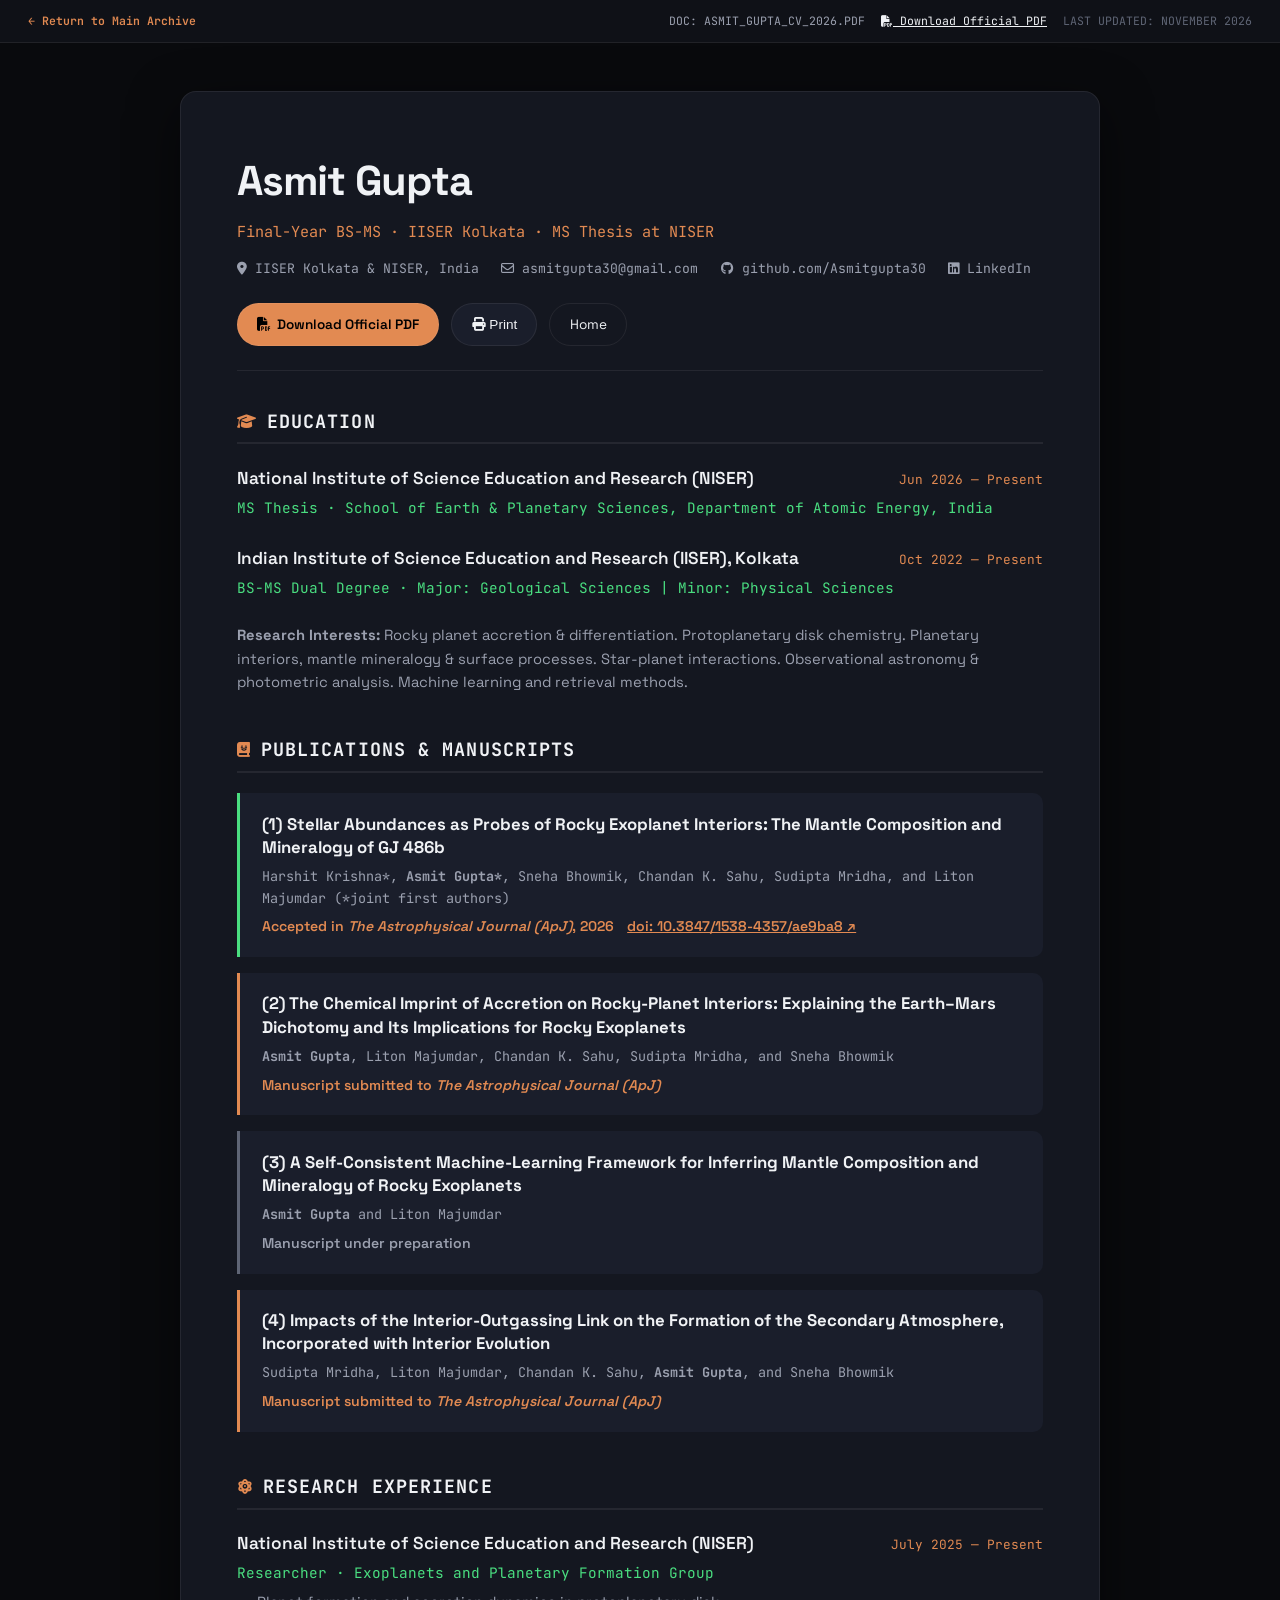
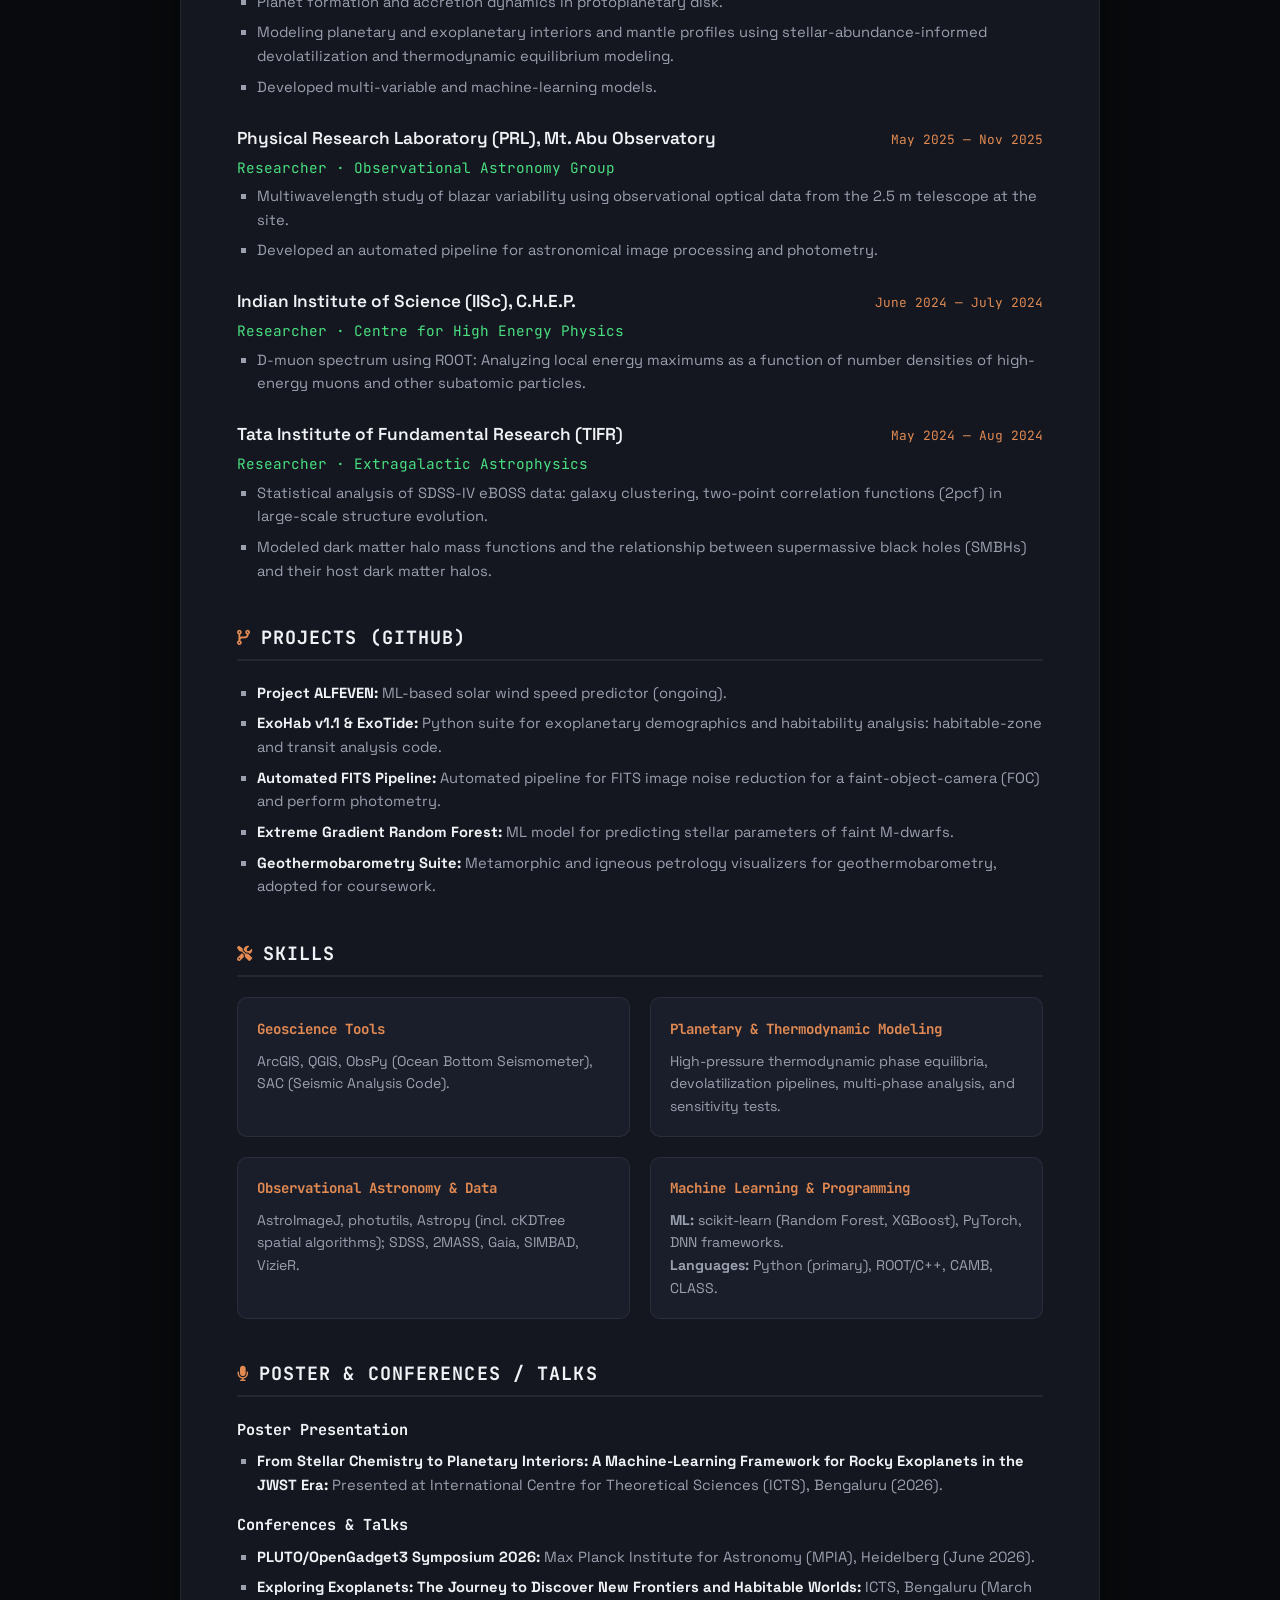
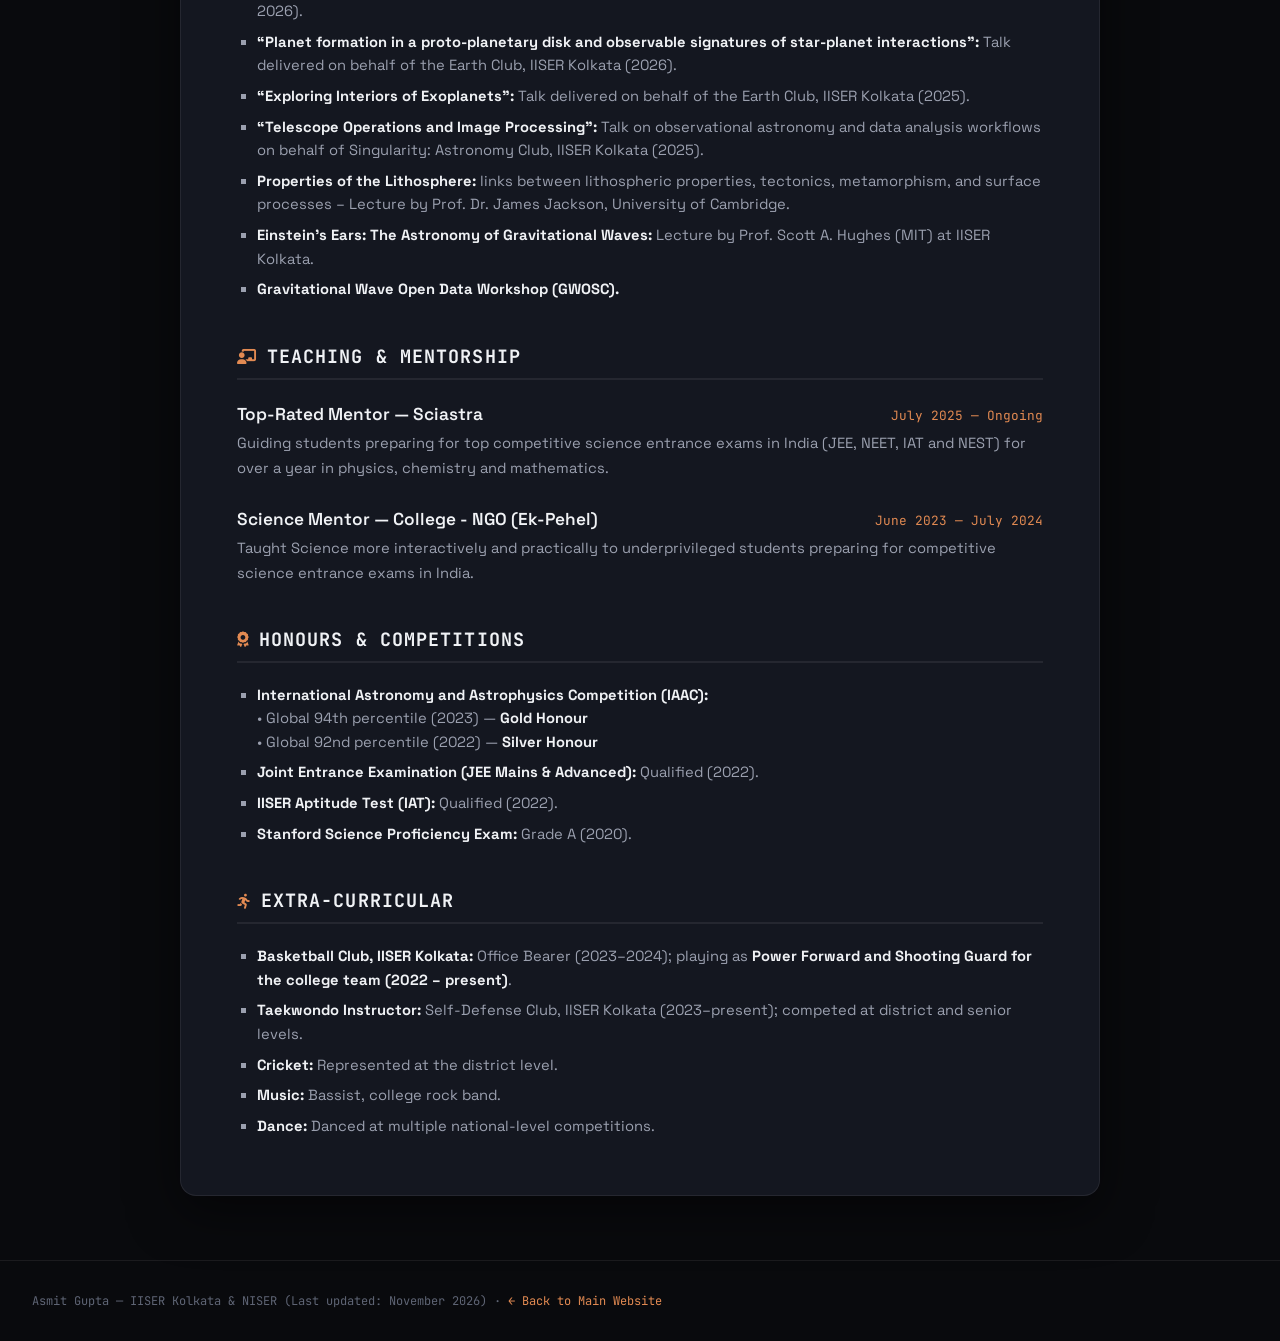
==== cv.html @ 5ffcd77f "feat: launch personal academic website with bespoke basalt aesthetic and updated cv" ====
<!DOCTYPE html>
<html lang="en" data-theme="dark">
<head>
  <meta charset="UTF-8">
  <meta name="viewport" content="width=device-width, initial-scale=1.0">
  <title>Curriculum Vitae — Asmit Gupta | IISER Kolkata & NISER</title>
  <link rel="icon" type="image/jpeg" href="assets/images/profile/asmit-gupta.jpg">
  <link rel="stylesheet" href="assets/css/style.css">
  <link rel="stylesheet" href="https://cdnjs.cloudflare.com/ajax/libs/font-awesome/6.5.1/css/all.min.css">
  
  <style>
    :root {
      --cyan: var(--amber);
      --font-mono: var(--mono);
      --text-muted: var(--muted);
      --text-dim: var(--dim);
      --surface-card: var(--surface-2);
      --radius-lg: 16px;
      --radius-md: 10px;
    }
    
    .cv-page-wrap {
      max-width: 920px;
      margin: 3rem auto;
      background: var(--surface);
      border: 1px solid var(--line);
      border-radius: var(--radius-lg);
      padding: 3.5rem;
      box-shadow: 0 15px 50px rgba(0, 0, 0, 0.5);
    }
    
    .cv-header-actions {
      display: flex;
      justify-content: space-between;
      align-items: flex-start;
      margin-bottom: 2.2rem;
      padding-bottom: 1.5rem;
      border-bottom: 1px solid var(--line);
      flex-wrap: wrap;
      gap: 1.5rem;
    }
    
    .cv-title-block h1 {
      font-size: 2.6rem;
      font-weight: 700;
      letter-spacing: -0.03em;
    }
    
    .cv-title-block .subtitle {
      font-family: var(--font-mono);
      color: var(--amber);
      font-size: 0.95rem;
      margin-top: 0.3rem;
    }
    
    .cv-contact-strip {
      display: flex;
      flex-wrap: wrap;
      gap: 1.4rem;
      margin-top: 0.9rem;
      font-family: var(--font-mono);
      font-size: 0.82rem;
      color: var(--text-muted);
    }
    
    .cv-contact-strip a:hover {
      color: var(--amber);
    }
    
    .cv-section {
      margin-top: 2.5rem;
      padding: 0;
      border: none;
    }
    
    .cv-section-title {
      font-size: 1.15rem;
      font-family: var(--font-mono);
      font-weight: 700;
      color: var(--text);
      text-transform: uppercase;
      letter-spacing: 0.06em;
      border-bottom: 2px solid var(--line);
      padding-bottom: 0.4rem;
      margin-bottom: 1.3rem;
      display: flex;
      align-items: center;
      gap: 0.6rem;
    }

    .cv-section-title i {
      color: var(--amber);
      font-size: 0.95rem;
    }
    
    .cv-entry {
      margin-bottom: 1.6rem;
    }
    
    .cv-entry-head {
      display: flex;
      justify-content: space-between;
      align-items: baseline;
      margin-bottom: 0.2rem;
      flex-wrap: wrap;
      gap: 0.5rem;
    }
    
    .cv-entry-title {
      font-size: 1.08rem;
      font-weight: 600;
      color: var(--text);
    }
    
    .cv-entry-time {
      font-family: var(--font-mono);
      font-size: 0.8rem;
      color: var(--amber);
    }
    
    .cv-entry-sub {
      font-size: 0.9rem;
      color: var(--sage);
      font-family: var(--font-mono);
      margin-bottom: 0.4rem;
    }
    
    .cv-entry-desc {
      font-size: 0.92rem;
      color: var(--text-muted);
      line-height: 1.65;
    }
    
    .cv-list {
      list-style-type: square;
      padding-left: 1.25rem;
      font-size: 0.92rem;
      color: var(--text-muted);
      display: flex;
      flex-direction: column;
      gap: 0.45rem;
      line-height: 1.6;
    }

    .cv-list strong {
      color: var(--text);
    }

    .pub-box {
      background: var(--surface-card);
      border-left: 3px solid var(--sage);
      padding: 1.2rem 1.4rem;
      border-radius: 0 var(--radius-md) var(--radius-md) 0;
      margin-bottom: 1rem;
    }
    .pub-box.submitted {
      border-left-color: var(--amber);
    }
    .pub-box.prep {
      border-left-color: var(--dim);
    }

    .pub-title {
      font-weight: 700;
      font-size: 1.05rem;
      color: var(--text);
      line-height: 1.4;
      margin-bottom: 0.4rem;
    }

    .pub-authors {
      font-family: var(--font-mono);
      font-size: 0.84rem;
      color: var(--text-muted);
      margin-bottom: 0.4rem;
    }

    .pub-journal {
      font-size: 0.88rem;
      color: var(--amber);
      font-weight: 600;
      display: flex;
      align-items: center;
      gap: 0.8rem;
      flex-wrap: wrap;
    }

    .cv-skills-grid {
      display: grid;
      grid-template-columns: repeat(auto-fit, minmax(260px, 1fr));
      gap: 1.2rem;
    }

    .cv-skill-cell {
      background: var(--surface-card);
      border: 1px solid var(--line);
      padding: 1.2rem;
      border-radius: var(--radius-md);
    }

    .cv-skill-cell h4 {
      font-family: var(--font-mono);
      font-size: 0.88rem;
      color: var(--amber);
      margin-bottom: 0.6rem;
    }

    @media print {
      body {
        background: #ffffff !important;
        color: #000000 !important;
      }
      .telemetry-bar, .site-header, .cv-header-actions .btn-group, .site-footer {
        display: none !important;
      }
      .cv-page-wrap {
        border: none !important;
        box-shadow: none !important;
        padding: 0 !important;
        margin: 0 !important;
        max-width: 100% !important;
      }
      .cv-entry-desc, .cv-contact-strip, .cv-list, .cv-skill-cell {
        color: #222222 !important;
        background: #ffffff !important;
      }
      .cv-section-title {
        border-color: #222222 !important;
        color: #000000 !important;
      }
      .pub-box {
        border-left: 3px solid #000000 !important;
        background: #f8fafc !important;
      }
      .cv-entry-time, .pub-journal {
        color: #444444 !important;
      }
    }
  </style>
</head>
<body>

  <!-- Top Telemetry HUD -->
  <aside class="telemetry-bar" style="display:flex; justify-content:space-between; padding:12px 28px; font-family:var(--mono); font-size:0.72rem; border-bottom:1px solid var(--line); background:var(--bg-2);">
    <div class="telemetry-left">
      <a href="index.html" style="color: var(--amber); font-weight: 600;">← Return to Main Archive</a>
    </div>
    <div class="telemetry-right" style="color:var(--muted); display:flex; gap:16px;">
      <span>DOC: ASMIT_GUPTA_CV_2026.PDF</span>
      <a href="cv.pdf" target="_blank" style="color:var(--text); text-decoration:underline;"><i class="fas fa-file-pdf"></i> Download Official PDF</a>
      <span style="color: var(--dim);">LAST UPDATED: NOVEMBER 2026</span>
    </div>
  </aside>

  <main class="container">
    <article class="cv-page-wrap">
      
      <!-- Top Actions Bar -->
      <div class="cv-header-actions">
        <div class="cv-title-block">
          <h1>Asmit Gupta</h1>
          <div class="subtitle">Final-Year BS-MS · IISER Kolkata · MS Thesis at NISER</div>
          <div class="cv-contact-strip">
            <span><i class="fa-solid fa-location-dot"></i> IISER Kolkata &amp; NISER, India</span>
            <a href="mailto:asmitgupta30@gmail.com"><i class="fa-regular fa-envelope"></i> asmitgupta30@gmail.com</a>
            <a href="https://github.com/Asmitgupta30" target="_blank"><i class="fa-brands fa-github"></i> github.com/Asmitgupta30</a>
            <a href="https://linkedin.com/in/asmit-gupta-45851a271" target="_blank"><i class="fa-brands fa-linkedin"></i> LinkedIn</a>
          </div>
        </div>
        <div class="btn-group" style="display: flex; gap: 0.75rem;">
          <a href="cv.pdf" target="_blank" class="btn-primary" style="padding: 0.6rem 1.2rem; font-size: 0.85rem; border:1px solid var(--line); border-radius:999px; background:var(--amber); color:#000; font-weight:600; text-decoration:none; display:inline-flex; align-items:center; gap:6px;">
            <i class="fa-solid fa-file-pdf"></i> Download Official PDF
          </a>
          <button onclick="window.print()" class="btn-primary" style="padding: 0.6rem 1.2rem; font-size: 0.85rem; border:1px solid var(--line); border-radius:999px; background:var(--surface-2); color:var(--text); cursor:pointer;">
            <i class="fa-solid fa-print"></i> Print
          </button>
          <a href="index.html" class="btn-secondary" style="padding: 0.6rem 1.2rem; font-size: 0.85rem; border:1px solid var(--line); border-radius:999px; text-decoration:none; color:var(--text);">
            Home
          </a>
        </div>
      </div>

      <!-- Education Section -->
      <section class="cv-section" style="margin-top: 0;">
        <h2 class="cv-section-title"><i class="fa-solid fa-graduation-cap"></i> Education</h2>
        
        <div class="cv-entry">
          <div class="cv-entry-head">
            <span class="cv-entry-title">National Institute of Science Education and Research (NISER)</span>
            <span class="cv-entry-time">Jun 2026 — Present</span>
          </div>
          <div class="cv-entry-sub">MS Thesis · School of Earth &amp; Planetary Sciences, Department of Atomic Energy, India</div>
        </div>

        <div class="cv-entry">
          <div class="cv-entry-head">
            <span class="cv-entry-title">Indian Institute of Science Education and Research (IISER), Kolkata</span>
            <span class="cv-entry-time">Oct 2022 — Present</span>
          </div>
          <div class="cv-entry-sub">BS-MS Dual Degree · Major: Geological Sciences | Minor: Physical Sciences</div>
        </div>

        <div style="margin-top: 0.8rem; font-size: 0.92rem; color: var(--text-muted); line-height: 1.6;">
          <strong>Research Interests:</strong> Rocky planet accretion &amp; differentiation. Protoplanetary disk chemistry. Planetary interiors, mantle mineralogy &amp; surface processes. Star-planet interactions. Observational astronomy &amp; photometric analysis. Machine learning and retrieval methods.
        </div>
      </section>

      <!-- Publications Section (Full List from Updated CV) -->
      <section class="cv-section">
        <h2 class="cv-section-title"><i class="fa-solid fa-book-journal-whills"></i> Publications &amp; Manuscripts</h2>
        
        <!-- Paper 1: Accepted ApJ -->
        <div class="pub-box">
          <div class="pub-title">
            (1) Stellar Abundances as Probes of Rocky Exoplanet Interiors: The Mantle Composition and Mineralogy of GJ 486b
          </div>
          <div class="pub-authors">
            Harshit Krishna*, <strong>Asmit Gupta*</strong>, Sneha Bhowmik, Chandan K. Sahu, Sudipta Mridha, and Liton Majumdar (*joint first authors)
          </div>
          <div class="pub-journal">
            <span>Accepted in <em>The Astrophysical Journal (ApJ)</em>, 2026</span>
            <a href="https://doi.org/10.3847/1538-4357/ae9ba8" target="_blank" style="color: var(--amber); text-decoration: underline;">
              doi: 10.3847/1538-4357/ae9ba8 ↗
            </a>
          </div>
        </div>

        <!-- Paper 2: Submitted to ApJ -->
        <div class="pub-box submitted">
          <div class="pub-title">
            (2) The Chemical Imprint of Accretion on Rocky-Planet Interiors: Explaining the Earth–Mars Dichotomy and Its Implications for Rocky Exoplanets
          </div>
          <div class="pub-authors">
            <strong>Asmit Gupta</strong>, Liton Majumdar, Chandan K. Sahu, Sudipta Mridha, and Sneha Bhowmik
          </div>
          <div class="pub-journal">
            <span style="color: var(--amber);">Manuscript submitted to <em>The Astrophysical Journal (ApJ)</em></span>
          </div>
        </div>

        <!-- Paper 3: In Prep -->
        <div class="pub-box prep">
          <div class="pub-title">
            (3) A Self-Consistent Machine-Learning Framework for Inferring Mantle Composition and Mineralogy of Rocky Exoplanets
          </div>
          <div class="pub-authors">
            <strong>Asmit Gupta</strong> and Liton Majumdar
          </div>
          <div class="pub-journal">
            <span style="color: var(--text-muted);">Manuscript under preparation</span>
          </div>
        </div>

        <!-- Paper 4: Submitted to ApJ -->
        <div class="pub-box submitted">
          <div class="pub-title">
            (4) Impacts of the Interior-Outgassing Link on the Formation of the Secondary Atmosphere, Incorporated with Interior Evolution
          </div>
          <div class="pub-authors">
            Sudipta Mridha, Liton Majumdar, Chandan K. Sahu, <strong>Asmit Gupta</strong>, and Sneha Bhowmik
          </div>
          <div class="pub-journal">
            <span style="color: var(--amber);">Manuscript submitted to <em>The Astrophysical Journal (ApJ)</em></span>
          </div>
        </div>
      </section>

      <!-- Research Experience (All as Researcher) -->
      <section class="cv-section">
        <h2 class="cv-section-title"><i class="fa-solid fa-atom"></i> Research Experience</h2>
        
        <!-- NISER -->
        <div class="cv-entry">
          <div class="cv-entry-head">
            <span class="cv-entry-title">National Institute of Science Education and Research (NISER)</span>
            <span class="cv-entry-time">July 2025 — Present</span>
          </div>
          <div class="cv-entry-sub">Researcher · Exoplanets and Planetary Formation Group</div>
          <ul class="cv-list">
            <li>Planet formation and accretion dynamics in protoplanetary disk.</li>
            <li>Modeling planetary and exoplanetary interiors and mantle profiles using stellar-abundance-informed devolatilization and thermodynamic equilibrium modeling.</li>
            <li>Developed multi-variable and machine-learning models.</li>
          </ul>
        </div>

        <!-- PRL Mt. Abu -->
        <div class="cv-entry">
          <div class="cv-entry-head">
            <span class="cv-entry-title">Physical Research Laboratory (PRL), Mt. Abu Observatory</span>
            <span class="cv-entry-time">May 2025 — Nov 2025</span>
          </div>
          <div class="cv-entry-sub">Researcher · Observational Astronomy Group</div>
          <ul class="cv-list">
            <li>Multiwavelength study of blazar variability using observational optical data from the 2.5 m telescope at the site.</li>
            <li>Developed an automated pipeline for astronomical image processing and photometry.</li>
          </ul>
        </div>

        <!-- IISc Bangalore -->
        <div class="cv-entry">
          <div class="cv-entry-head">
            <span class="cv-entry-title">Indian Institute of Science (IISc), C.H.E.P.</span>
            <span class="cv-entry-time">June 2024 — July 2024</span>
          </div>
          <div class="cv-entry-sub">Researcher · Centre for High Energy Physics</div>
          <ul class="cv-list">
            <li>D-muon spectrum using ROOT: Analyzing local energy maximums as a function of number densities of high-energy muons and other subatomic particles.</li>
          </ul>
        </div>

        <!-- TIFR Mumbai -->
        <div class="cv-entry">
          <div class="cv-entry-head">
            <span class="cv-entry-title">Tata Institute of Fundamental Research (TIFR)</span>
            <span class="cv-entry-time">May 2024 — Aug 2024</span>
          </div>
          <div class="cv-entry-sub">Researcher · Extragalactic Astrophysics</div>
          <ul class="cv-list">
            <li>Statistical analysis of SDSS-IV eBOSS data: galaxy clustering, two-point correlation functions (2pcf) in large-scale structure evolution.</li>
            <li>Modeled dark matter halo mass functions and the relationship between supermassive black holes (SMBHs) and their host dark matter halos.</li>
          </ul>
        </div>
      </section>

      <!-- Projects (GitHub) -->
      <section class="cv-section">
        <h2 class="cv-section-title"><i class="fa-solid fa-code-branch"></i> Projects (GitHub)</h2>
        <ul class="cv-list">
          <li><strong>Project ALFEVEN:</strong> ML-based solar wind speed predictor (ongoing).</li>
          <li><strong>ExoHab v1.1 &amp; ExoTide:</strong> Python suite for exoplanetary demographics and habitability analysis: habitable-zone and transit analysis code.</li>
          <li><strong>Automated FITS Pipeline:</strong> Automated pipeline for FITS image noise reduction for a faint-object-camera (FOC) and perform photometry.</li>
          <li><strong>Extreme Gradient Random Forest:</strong> ML model for predicting stellar parameters of faint M-dwarfs.</li>
          <li><strong>Geothermobarometry Suite:</strong> Metamorphic and igneous petrology visualizers for geothermobarometry, adopted for coursework.</li>
        </ul>
      </section>

      <!-- Skills Section -->
      <section class="cv-section">
        <h2 class="cv-section-title"><i class="fa-solid fa-screwdriver-wrench"></i> Skills</h2>
        
        <div class="cv-skills-grid">
          <div class="cv-skill-cell">
            <h4>Geoscience Tools</h4>
            <p style="font-size: 0.88rem; color: var(--text-muted); line-height: 1.6;">
              ArcGIS, QGIS, ObsPy (Ocean Bottom Seismometer), SAC (Seismic Analysis Code).
            </p>
          </div>

          <div class="cv-skill-cell">
            <h4>Planetary &amp; Thermodynamic Modeling</h4>
            <p style="font-size: 0.88rem; color: var(--text-muted); line-height: 1.6;">
              High-pressure thermodynamic phase equilibria, devolatilization pipelines, multi-phase analysis, and sensitivity tests.
            </p>
          </div>

          <div class="cv-skill-cell">
            <h4>Observational Astronomy &amp; Data</h4>
            <p style="font-size: 0.88rem; color: var(--text-muted); line-height: 1.6;">
              AstroImageJ, photutils, Astropy (incl. cKDTree spatial algorithms); SDSS, 2MASS, Gaia, SIMBAD, VizieR.
            </p>
          </div>

          <div class="cv-skill-cell">
            <h4>Machine Learning &amp; Programming</h4>
            <p style="font-size: 0.88rem; color: var(--text-muted); line-height: 1.6;">
              <strong>ML:</strong> scikit-learn (Random Forest, XGBoost), PyTorch, DNN frameworks.<br>
              <strong>Languages:</strong> Python (primary), ROOT/C++, CAMB, CLASS.
            </p>
          </div>
        </div>
      </section>

      <!-- Conferences & Talks -->
      <section class="cv-section">
        <h2 class="cv-section-title"><i class="fa-solid fa-microphone"></i> Poster &amp; Conferences / Talks</h2>
        
        <div style="margin-bottom: 1rem;">
          <h4 style="font-family:var(--font-mono); color:var(--text); font-size:0.95rem; margin-bottom:0.5rem;">Poster Presentation</h4>
          <ul class="cv-list">
            <li><strong>From Stellar Chemistry to Planetary Interiors: A Machine-Learning Framework for Rocky Exoplanets in the JWST Era:</strong> Presented at International Centre for Theoretical Sciences (ICTS), Bengaluru (2026).</li>
          </ul>
        </div>

        <div>
          <h4 style="font-family:var(--font-mono); color:var(--text); font-size:0.95rem; margin-bottom:0.5rem;">Conferences &amp; Talks</h4>
          <ul class="cv-list">
            <li><strong>PLUTO/OpenGadget3 Symposium 2026:</strong> Max Planck Institute for Astronomy (MPIA), Heidelberg (June 2026).</li>
            <li><strong>Exploring Exoplanets: The Journey to Discover New Frontiers and Habitable Worlds:</strong> ICTS, Bengaluru (March 2026).</li>
            <li><strong>“Planet formation in a proto-planetary disk and observable signatures of star-planet interactions”:</strong> Talk delivered on behalf of the Earth Club, IISER Kolkata (2026).</li>
            <li><strong>“Exploring Interiors of Exoplanets”:</strong> Talk delivered on behalf of the Earth Club, IISER Kolkata (2025).</li>
            <li><strong>“Telescope Operations and Image Processing”:</strong> Talk on observational astronomy and data analysis workflows on behalf of Singularity: Astronomy Club, IISER Kolkata (2025).</li>
            <li><strong>Properties of the Lithosphere:</strong> links between lithospheric properties, tectonics, metamorphism, and surface processes – Lecture by Prof. Dr. James Jackson, University of Cambridge.</li>
            <li><strong>Einstein’s Ears: The Astronomy of Gravitational Waves:</strong> Lecture by Prof. Scott A. Hughes (MIT) at IISER Kolkata.</li>
            <li><strong>Gravitational Wave Open Data Workshop (GWOSC).</strong></li>
          </ul>
        </div>
      </section>

      <!-- Teachings -->
      <section class="cv-section">
        <h2 class="cv-section-title"><i class="fa-solid fa-chalkboard-user"></i> Teaching &amp; Mentorship</h2>
        <div class="cv-entry">
          <div class="cv-entry-head">
            <span class="cv-entry-title">Top-Rated Mentor — Sciastra</span>
            <span class="cv-entry-time">July 2025 — Ongoing</span>
          </div>
          <div class="cv-entry-desc">
            Guiding students preparing for top competitive science entrance exams in India (JEE, NEET, IAT and NEST) for over a year in physics, chemistry and mathematics.
          </div>
        </div>

        <div class="cv-entry">
          <div class="cv-entry-head">
            <span class="cv-entry-title">Science Mentor — College - NGO (Ek-Pehel)</span>
            <span class="cv-entry-time">June 2023 — July 2024</span>
          </div>
          <div class="cv-entry-desc">
            Taught Science more interactively and practically to underprivileged students preparing for competitive science entrance exams in India.
          </div>
        </div>
      </section>

      <!-- Honours & Competitions -->
      <section class="cv-section">
        <h2 class="cv-section-title"><i class="fa-solid fa-award"></i> Honours &amp; Competitions</h2>
        <ul class="cv-list">
          <li><strong>International Astronomy and Astrophysics Competition (IAAC):</strong>
            <br>• Global 94th percentile (2023) — <strong>Gold Honour</strong>
            <br>• Global 92nd percentile (2022) — <strong>Silver Honour</strong>
          </li>
          <li><strong>Joint Entrance Examination (JEE Mains &amp; Advanced):</strong> Qualified (2022).</li>
          <li><strong>IISER Aptitude Test (IAT):</strong> Qualified (2022).</li>
          <li><strong>Stanford Science Proficiency Exam:</strong> Grade A (2020).</li>
        </ul>
      </section>

      <!-- Extra-Curricular -->
      <section class="cv-section">
        <h2 class="cv-section-title"><i class="fa-solid fa-person-running"></i> Extra-Curricular</h2>
        <ul class="cv-list">
          <li><strong>Basketball Club, IISER Kolkata:</strong> Office Bearer (2023–2024); playing as <strong>Power Forward and Shooting Guard for the college team (2022 – present)</strong>.</li>
          <li><strong>Taekwondo Instructor:</strong> Self-Defense Club, IISER Kolkata (2023–present); competed at district and senior levels.</li>
          <li><strong>Cricket:</strong> Represented at the district level.</li>
          <li><strong>Music:</strong> Bassist, college rock band.</li>
          <li><strong>Dance:</strong> Danced at multiple national-level competitions.</li>
        </ul>
      </section>

    </article>
  </main>

  <footer class="site-footer" style="margin-top: 4rem; text-align:center; padding:2rem; font-family:var(--mono); font-size:0.75rem; color:var(--dim); border-top:1px solid var(--line);">
    <div class="container footer-content">
      <span>Asmit Gupta — IISER Kolkata &amp; NISER (Last updated: November 2026)</span> ·
      <a href="index.html" style="color:var(--amber);">← Back to Main Website</a>
    </div>
  </footer>

</body>
</html>
---- assets/css/style.css ----
/* ==========================================================================
   Asmit Gupta — Personal Academic Website
   Warm Basalt & Chondrite Cosmic Theme (Bespoke Editorial Architecture)
   ========================================================================== */

@import url('https://fonts.googleapis.com/css2?family=Space+Grotesk:wght@300;400;500;600;700&family=JetBrains+Mono:wght@300;400;500;600&family=Instrument+Serif:ital@0;1&display=swap');

:root {
  /* Warm Basalt & Deep Space Obsidian Foundation */
  --bg: #090a0d;
  --bg-2: #0f1117;
  --surface: #141720;
  --surface-2: #1a1e2b;
  --surface-hover: #222736;
  --line: rgba(235, 230, 220, 0.08);
  --line-2: rgba(235, 230, 220, 0.16);
  --text: #f0f2f5;
  --muted: #9ba0af;
  --dim: #5f6575;
  
  /* Planetary & Stellar Color System */
  --amber: #e28a52;        /* Warm Chondrite Ochre / Solar Photosphere */
  --amber-glow: rgba(226, 138, 82, 0.3);
  --sage: #4ade80;         /* Mantle Olivine / Silicate Sage */
  --sage-glow: rgba(74, 222, 128, 0.25);
  --gfp: var(--sage);
  --azure: #60a5fa;        /* Telescopic Blazar / Optical Wavelength */
  --rho: #f43f5e;          /* H-Alpha Spectral Line */
  
  --mono: 'JetBrains Mono', ui-monospace, monospace;
  --sans: 'Space Grotesk', system-ui, -apple-system, sans-serif;
  --serif: 'Instrument Serif', Georgia, serif;
  --max: 1200px;
}

* { box-sizing: border-box; margin: 0; padding: 0; }
html { scroll-behavior: smooth; background: var(--bg); color-scheme: dark; }
body {
  font-family: var(--sans);
  background: var(--bg);
  color: var(--text);
  line-height: 1.6;
  -webkit-font-smoothing: antialiased;
  overflow-x: hidden;
}

a { color: inherit; text-decoration: none; }
::selection { background: var(--amber); color: #000; }
:focus-visible { outline: 2px solid var(--amber); outline-offset: 3px; border-radius: 4px; }
.mono { font-family: var(--mono); }
.wrap { max-width: var(--max); margin: 0 auto; padding: 0 28px; }

/* ---------- Fixed Top Navigation ---------- */
header.nav {
  position: fixed;
  top: 0; left: 0; right: 0;
  z-index: 50;
  transition: background .3s, border-color .3s, backdrop-filter .3s;
  border-bottom: 1px solid transparent;
}
header.nav.scrolled {
  background: rgba(9, 10, 13, .86);
  backdrop-filter: blur(14px);
  -webkit-backdrop-filter: blur(14px);
  border-color: var(--line);
}
.nav-inner {
  display: flex;
  align-items: center;
  justify-content: space-between;
  height: 64px;
}
.brand {
  display: flex;
  align-items: center;
  gap: 10px;
  font: 600 .86rem var(--mono);
  letter-spacing: .02em;
}
.brand-dot {
  width: 9px;
  height: 9px;
  border-radius: 50%;
  background: var(--amber);
  box-shadow: 0 0 12px var(--amber);
}
.nav-links {
  display: flex;
  gap: 28px;
  list-style: none;
}
.nav-links a {
  font: 500 .74rem var(--mono);
  color: var(--muted);
  letter-spacing: .04em;
  transition: color .2s;
}
.nav-links a:hover, .nav-links a.active { color: var(--text); }
.nav-cv {
  font: 500 .72rem var(--mono);
  border: 1px solid var(--line-2);
  padding: 8px 15px;
  border-radius: 999px;
  transition: .2s;
  color: var(--text);
}
.nav-cv:hover { border-color: var(--amber); color: var(--amber); }
.menu-btn {
  display: none;
  background: none;
  border: 0;
  color: var(--text);
  font-size: 1.1rem;
  cursor: pointer;
  padding: 6px;
}

/* ---------- Hero Section (Interactive Keplerian Orbits & Disk Canvas) ---------- */
.hero {
  position: relative;
  min-height: 100vh;
  min-height: 100svh;
  display: flex;
  align-items: flex-end;
  overflow: hidden;
  padding-bottom: 8vh;
}
#field {
  position: absolute;
  inset: 0;
  width: 100%;
  height: 100%;
  display: block;
  z-index: 1;
}
.hero:after {
  content: "";
  position: absolute;
  inset: 0;
  pointer-events: none;
  z-index: 2;
  background: 
    radial-gradient(ellipse at 70% 40%, transparent 0%, rgba(9, 10, 13, .45) 55%, var(--bg) 100%),
    linear-gradient(to bottom, transparent 55%, var(--bg) 100%);
}

/* Scientific HUD Telemetry */
.hud {
  position: absolute;
  z-index: 3;
  font: 400 .64rem/1.7 var(--mono);
  color: var(--dim);
  letter-spacing: .06em;
  pointer-events: none;
}
.hud-tl { top: 88px; left: 28px; }
.hud-tr { top: 88px; right: 28px; text-align: right; }
.hud b { color: var(--muted); font-weight: 500; }
.hud .c1 { color: var(--sage); }
.hud .c2 { color: var(--amber); }

.scalebar {
  position: absolute;
  z-index: 3;
  right: 28px;
  bottom: calc(8vh + 6px);
  font: 400 .62rem var(--mono);
  color: var(--muted);
  text-align: center;
}
.scalebar i {
  display: block;
  width: 84px;
  height: 2px;
  background: var(--text);
  margin-bottom: 6px;
}

/* Hero Content — Strictly Left Aligned Top-Left Name Focus */
.hero-content {
  position: relative;
  z-index: 4;
  width: 100%;
}
.status {
  display: inline-flex;
  align-items: center;
  gap: 10px;
  font: 500 .7rem var(--mono);
  color: var(--muted);
  border: 1px solid var(--line-2);
  background: rgba(14, 17, 23, .7);
  backdrop-filter: blur(8px);
  padding: 7px 14px 7px 11px;
  border-radius: 999px;
  margin-bottom: 24px;
  cursor: pointer;
  transition: .2s;
}
.status:hover {
  border-color: var(--amber);
  color: var(--text);
}
.pulse {
  width: 7px;
  height: 7px;
  border-radius: 50%;
  background: var(--amber);
  box-shadow: 0 0 0 0 rgba(226, 138, 82, .6);
  animation: pulse 2s infinite;
}
@keyframes pulse {
  70% { box-shadow: 0 0 0 9px rgba(226, 138, 82, 0); }
  100% { box-shadow: 0 0 0 0 rgba(226, 138, 82, 0); }
}

.hero h1 {
  font-weight: 600;
  font-size: clamp(3.2rem, 9.5vw, 7.8rem);
  line-height: .92;
  letter-spacing: -.05em;
  margin-bottom: 24px;
  color: var(--text);
}
.hero h1 em {
  font-family: var(--serif);
  font-weight: 400;
  font-style: italic;
  letter-spacing: -.015em;
  color: var(--muted);
  display: block;
  font-size: clamp(2rem, 4.8vw, 3.8rem);
  margin-top: 6px;
  line-height: 1.1;
}

.hero-sub {
  display: grid;
  grid-template-columns: minmax(0, 1.2fr) minmax(0, 1fr);
  gap: 40px;
  align-items: end;
  border-top: 1px solid var(--line);
  padding-top: 24px;
}
.hero-sub p {
  font-size: clamp(1rem, 1.45vw, 1.18rem);
  color: #cfd2dc;
  max-width: 52ch;
  line-height: 1.6;
}
.hero-sub p .g { color: var(--sage); }
.hero-sub p .a { color: var(--amber); }

.hero-actions {
  display: flex;
  gap: 10px;
  justify-content: flex-end;
  flex-wrap: wrap;
}
.btn {
  display: inline-flex;
  align-items: center;
  gap: 9px;
  font: 500 .76rem var(--mono);
  padding: 12px 18px;
  border-radius: 999px;
  border: 1px solid var(--line-2);
  transition: .2s;
  background: rgba(14, 17, 23, .6);
  color: var(--text);
}
.btn:hover { border-color: var(--text); }
.btn.primary { background: var(--text); color: #000; border-color: var(--text); font-weight: 600; }
.btn.primary:hover { background: var(--amber); border-color: var(--amber); color: #000; }

/* ==========================================================================
   Bespoke Editorial Section Architecture (NOT an exact copy of Tanmay)
   ========================================================================== */
section.block {
  padding: 120px 0 0;
  scroll-margin-top: 40px;
  position: relative;
  z-index: 3;
}

/* Fluid Section Header */
.sec-header {
  margin-bottom: 50px;
  border-bottom: 1px solid var(--line);
  padding-bottom: 24px;
}
.sec-meta {
  display: inline-flex;
  align-items: center;
  gap: 10px;
  font: 500 .68rem var(--mono);
  color: var(--dim);
  letter-spacing: .12em;
  text-transform: uppercase;
  margin-bottom: 12px;
}
.sec-num {
  color: var(--amber);
  font-weight: 600;
}
.sec-headline {
  font-size: clamp(2.1rem, 4.6vw, 3.4rem);
  font-weight: 600;
  letter-spacing: -.04em;
  line-height: 1.1;
  color: var(--text);
}
.sec-headline em {
  font-family: var(--serif);
  font-weight: 400;
  font-style: italic;
  color: var(--muted);
}

/* ---------- 01 / Profile & Voice (Editorial Asymmetric Layout) ---------- */
.profile-editorial {
  display: grid;
  grid-template-columns: minmax(0, 1.4fr) minmax(0, 1fr);
  gap: 56px;
  align-items: start;
}
.editorial-quote {
  background: var(--bg-2);
  border: 1px solid var(--line);
  border-radius: 18px;
  padding: 40px;
  position: relative;
}
.quote-lead {
  font-size: clamp(1.25rem, 2vw, 1.6rem);
  font-weight: 500;
  line-height: 1.45;
  color: var(--text);
  letter-spacing: -.02em;
  margin-bottom: 20px;
}
.quote-lead .highlight-name {
  color: var(--amber);
  font-weight: 600;
}
.quote-body {
  font-size: 1.02rem;
  line-height: 1.7;
  color: #cfd2dc;
  margin-bottom: 16px;
}
.pursuits-pills {
  display: flex;
  gap: 8px;
  flex-wrap: wrap;
  margin-top: 28px;
  padding-top: 22px;
  border-top: 1px solid var(--line);
}
.pill-tag {
  display: inline-flex;
  align-items: center;
  gap: 7px;
  font: 500 .68rem var(--mono);
  color: var(--muted);
  background: var(--surface);
  border: 1px solid var(--line-2);
  padding: 6px 13px;
  border-radius: 999px;
  transition: .2s;
}
.pill-tag i { color: var(--amber); font-size: .75rem; }
.pill-tag:hover { color: var(--text); border-color: var(--amber); }

.editorial-aside {
  display: flex;
  flex-direction: column;
  gap: 20px;
}
.portrait-card {
  border: 1px solid var(--line);
  border-radius: 18px;
  overflow: hidden;
  background: var(--surface);
  position: relative;
}
.portrait-card img {
  width: 100%;
  aspect-ratio: 4/4.8;
  object-fit: cover;
  display: block;
  filter: grayscale(.7) contrast(1.05);
  transition: filter .6s ease;
}
.portrait-card:hover img {
  filter: grayscale(0) contrast(1);
}
.portrait-meta {
  padding: 16px 20px;
  background: var(--bg-2);
  border-top: 1px solid var(--line);
}
.p-title {
  font-weight: 600;
  font-size: 1.05rem;
  letter-spacing: -.02em;
}
.p-sub {
  font-size: .84rem;
  color: var(--muted);
  margin-top: 2px;
}
.p-location {
  font: 400 .68rem var(--mono);
  color: var(--amber);
  margin-top: 6px;
  display: flex;
  align-items: center;
  gap: 6px;
}

.quick-facts-box {
  background: var(--bg-2);
  border: 1px solid var(--line);
  border-radius: 14px;
  padding: 22px;
  display: flex;
  flex-direction: column;
  gap: 14px;
}
.q-fact {
  display: flex;
  justify-content: space-between;
  align-items: baseline;
  font-size: .86rem;
  border-bottom: 1px solid var(--line);
  padding-bottom: 10px;
}
.q-fact:last-child { border-bottom: 0; padding-bottom: 0; }
.q-label { font: 400 .68rem var(--mono); color: var(--dim); text-transform: uppercase; }
.q-val { font-weight: 500; color: var(--text); text-align: right; }

/* ---------- 02 / Research Dossier (Bespoke Staggered Cards) ---------- */
.dossier-grid {
  display: grid;
  grid-template-columns: repeat(2, 1fr);
  gap: 22px;
}
.dossier-card {
  background: var(--bg-2);
  border: 1px solid var(--line);
  border-radius: 16px;
  padding: 30px;
  display: flex;
  flex-direction: column;
  position: relative;
  transition: border-color .3s, transform .3s;
}
.dossier-card:hover {
  border-color: var(--line-2);
  transform: translateY(-3px);
}
.dossier-top {
  display: flex;
  justify-content: space-between;
  align-items: flex-start;
  margin-bottom: 14px;
  gap: 12px;
}
.dossier-time {
  font: 500 .68rem var(--mono);
  color: var(--muted);
}
.dossier-time .now-badge {
  display: inline-flex;
  align-items: center;
  gap: 6px;
  color: var(--amber);
  font-weight: 600;
  margin-right: 8px;
}
.role-badge {
  font: 600 .66rem var(--mono);
  text-transform: uppercase;
  letter-spacing: .08em;
  color: var(--amber);
  background: rgba(226, 138, 82, 0.12);
  border: 1px solid rgba(226, 138, 82, 0.3);
  padding: 4px 10px;
  border-radius: 999px;
  flex-shrink: 0;
}
.dossier-card h3 {
  font-size: 1.35rem;
  font-weight: 600;
  letter-spacing: -.03em;
  line-height: 1.25;
  margin-bottom: 6px;
}
.dossier-inst {
  font-size: .88rem;
  color: var(--muted);
  display: flex;
  align-items: center;
  gap: 8px;
  margin-bottom: 18px;
}
.dossier-inquiry {
  background: var(--surface);
  border-left: 2px solid var(--amber);
  padding: 10px 14px;
  border-radius: 0 8px 8px 0;
  margin-bottom: 18px;
  font-size: .92rem;
  color: var(--text);
  font-family: var(--serif);
  font-style: italic;
  font-size: 1.05rem;
}
.dossier-inquiry small {
  display: block;
  font: 500 .62rem var(--mono);
  text-transform: uppercase;
  color: var(--amber);
  font-style: normal;
  letter-spacing: .08em;
  margin-bottom: 2px;
}
.dossier-card ul {
  list-style: none;
  font-size: .9rem;
  color: #cfd2dc;
  margin-bottom: 24px;
  flex: 1;
}
.dossier-card li {
  position: relative;
  padding-left: 18px;
  margin-bottom: 8px;
  line-height: 1.55;
}
.dossier-card li:before {
  content: "→";
  position: absolute;
  left: 0;
  color: var(--dim);
  font-family: var(--mono);
  font-size: .8rem;
}
.dossier-tags {
  display: flex;
  gap: 6px;
  flex-wrap: wrap;
  border-top: 1px solid var(--line);
  padding-top: 16px;
}
.dossier-tag {
  font: 400 .62rem var(--mono);
  color: var(--muted);
  background: var(--surface);
  border: 1px solid var(--line);
  padding: 3px 8px;
  border-radius: 999px;
}

/* ---------- 03 / Single Paper Card (Understated, Scholar-First) ---------- */
.single-paper-card {
  background: var(--bg-2);
  border: 1px solid var(--line-2);
  border-radius: 18px;
  padding: 38px 42px;
  margin-bottom: 40px;
  position: relative;
}
.paper-badge {
  display: inline-flex;
  align-items: center;
  gap: 7px;
  font: 600 .66rem var(--mono);
  text-transform: uppercase;
  letter-spacing: .08em;
  color: var(--sage);
  background: rgba(74, 222, 128, 0.1);
  border: 1px solid rgba(74, 222, 128, 0.28);
  padding: 4px 11px;
  border-radius: 999px;
  margin-bottom: 18px;
}
.paper-title {
  font-size: clamp(1.4rem, 2.4vw, 2rem);
  font-weight: 600;
  letter-spacing: -.03em;
  line-height: 1.25;
  margin-bottom: 14px;
  color: var(--text);
}
.paper-authors {
  font-size: .95rem;
  color: var(--muted);
  margin-bottom: 8px;
  line-height: 1.5;
}
.paper-authors b {
  color: var(--text);
  font-weight: 600;
}
.author-note {
  font: 400 .72rem var(--mono);
  color: var(--amber);
}
.paper-venue {
  font-family: var(--serif);
  font-style: italic;
  font-size: 1.2rem;
  color: #cfd2dc;
  margin-bottom: 16px;
}
.paper-summary {
  font-size: .95rem;
  color: var(--muted);
  line-height: 1.65;
  max-width: 78ch;
  margin-bottom: 24px;
}
.paper-doi-btn {
  display: inline-flex;
  align-items: center;
  gap: 10px;
  font: 600 .76rem var(--mono);
  color: var(--text);
  background: var(--surface);
  border: 1px solid var(--line-2);
  padding: 11px 20px;
  border-radius: 999px;
  transition: .25s;
}
.paper-doi-btn:hover {
  background: var(--amber);
  border-color: var(--amber);
  color: #000;
}

/* Talks & Colloquia Sub-Grid */
.talks-subhead {
  font: 600 .76rem var(--mono);
  text-transform: uppercase;
  letter-spacing: .1em;
  color: var(--muted);
  margin-bottom: 18px;
  display: flex;
  align-items: center;
  gap: 10px;
}
.talks-subhead:before {
  content: "";
  width: 6px;
  height: 6px;
  border-radius: 50%;
  background: var(--amber);
}
.talks-grid {
  display: grid;
  grid-template-columns: repeat(3, 1fr);
  gap: 16px;
}
.talk-card {
  background: var(--bg-2);
  border: 1px solid var(--line);
  border-radius: 12px;
  padding: 22px;
}
.talk-year {
  font: 500 .68rem var(--mono);
  color: var(--amber);
  margin-bottom: 8px;
}
.talk-title {
  font-size: .95rem;
  font-weight: 600;
  letter-spacing: -.015em;
  line-height: 1.35;
  margin-bottom: 8px;
  color: var(--text);
}
.talk-venue {
  font-size: .82rem;
  color: var(--muted);
  line-height: 1.45;
}

/* ---------- 04 / Code & Pipelines (Refined Grid) ---------- */
.pipelines-grid {
  display: grid;
  grid-template-columns: repeat(2, 1fr);
  gap: 20px;
}
.pipeline-card {
  background: var(--bg-2);
  border: 1px solid var(--line);
  border-radius: 16px;
  padding: 30px;
  display: flex;
  flex-direction: column;
  transition: border-color .3s, transform .3s;
}
.pipeline-card:hover {
  border-color: var(--line-2);
  transform: translateY(-3px);
}
.pipeline-kind {
  font: 500 .66rem var(--mono);
  color: var(--amber);
  letter-spacing: .08em;
  text-transform: uppercase;
  margin-bottom: 24px;
}
.pipeline-card h3 {
  font-size: 1.45rem;
  font-weight: 600;
  letter-spacing: -.03em;
  margin-bottom: 10px;
}
.pipeline-card p {
  color: var(--muted);
  font-size: .92rem;
  line-height: 1.6;
  margin-bottom: 22px;
  flex: 1;
}
.chips {
  display: flex;
  gap: 6px;
  flex-wrap: wrap;
  margin-bottom: 20px;
}
.chip {
  font: 400 .64rem var(--mono);
  color: #cfd2dc;
  background: var(--surface);
  border: 1px solid var(--line-2);
  border-radius: 999px;
  padding: 4px 10px;
}
.pipeline-link {
  font: 500 .72rem var(--mono);
  color: var(--text);
  display: inline-flex;
  gap: 8px;
  align-items: center;
  border-top: 1px solid var(--line);
  padding-top: 16px;
  transition: color .2s;
}
.pipeline-link:hover { color: var(--amber); }

/* ---------- 05 / Rhythm, Life & Photography ---------- */
.rhythm-layout {
  display: grid;
  grid-template-columns: minmax(0, 1.25fr) minmax(0, 1fr);
  gap: 40px;
  align-items: start;
  margin-bottom: 40px;
}
.rhythm-narrative {
  background: var(--bg-2);
  border: 1px solid var(--line);
  border-radius: 18px;
  padding: 34px;
}
.rhythm-narrative h3 {
  font-size: 1.5rem;
  font-weight: 600;
  letter-spacing: -.03em;
  margin-bottom: 12px;
}
.rhythm-narrative p {
  color: #cfd2dc;
  font-size: .96rem;
  line-height: 1.7;
  margin-bottom: 16px;
}
.athletics-grid {
  display: grid;
  grid-template-columns: repeat(2, 1fr);
  gap: 12px;
}
.ath-card {
  background: var(--bg-2);
  border: 1px solid var(--line);
  padding: 18px;
  border-radius: 12px;
  text-align: center;
}
.ath-card b {
  display: block;
  font-size: 1.7rem;
  font-weight: 600;
  color: var(--amber);
  margin-bottom: 4px;
}
.ath-card span {
  font: 400 .64rem var(--mono);
  color: var(--muted);
  text-transform: uppercase;
  letter-spacing: .06em;
}

.gallery-headline {
  font: 600 .76rem var(--mono);
  text-transform: uppercase;
  letter-spacing: .1em;
  color: var(--muted);
  margin-bottom: 18px;
  display: flex;
  align-items: center;
  gap: 10px;
}
.gallery-headline:before {
  content: "";
  width: 6px;
  height: 6px;
  border-radius: 50%;
  background: var(--sage);
}
.photo-strip {
  display: grid;
  grid-template-columns: repeat(3, 1fr);
  gap: 16px;
}
.photo-item {
  border: 1px solid var(--line);
  border-radius: 12px;
  overflow: hidden;
  background: var(--surface);
  aspect-ratio: 4/3;
  cursor: pointer;
  position: relative;
}
.photo-item img {
  width: 100%;
  height: 100%;
  object-fit: cover;
  filter: grayscale(.65) brightness(.9);
  transition: filter .4s, transform .5s;
}
.photo-item:hover img {
  filter: grayscale(0) brightness(1);
  transform: scale(1.04);
}
.photo-item-cap {
  position: absolute;
  left: 0; right: 0; bottom: 0;
  padding: 12px;
  font: 400 .66rem var(--mono);
  color: #fff;
  background: linear-gradient(transparent, rgba(0,0,0,.85));
  opacity: 0;
  transition: .3s;
}
.photo-item:hover .photo-item-cap { opacity: 1; }

/* ---------- 06 / Contact (Understated, Zero Redundancy) ---------- */
.contact-editorial {
  padding: 120px 0 60px;
}
.contact-big {
  font-size: clamp(2.4rem, 7.5vw, 5.8rem);
  font-weight: 600;
  letter-spacing: -.05em;
  line-height: .98;
  margin-bottom: 36px;
}
.contact-big em {
  font-family: var(--serif);
  font-weight: 400;
  color: var(--muted);
}
.contact-big a {
  color: var(--amber);
  border-bottom: 2px solid rgba(226, 138, 82, .3);
  transition: border-color .3s;
}
.contact-big a:hover { border-color: var(--amber); }

.socials {
  display: flex;
  gap: 12px;
  flex-wrap: wrap;
}
.socials a {
  display: inline-flex;
  align-items: center;
  gap: 9px;
  font: 500 .74rem var(--mono);
  border: 1px solid var(--line-2);
  border-radius: 999px;
  padding: 10px 18px;
  color: #cfd2dc;
  background: var(--bg-2);
  transition: .2s;
}
.socials a:hover {
  border-color: var(--amber);
  color: var(--text);
  transform: translateY(-2px);
}

footer {
  border-top: 1px solid var(--line);
  margin-top: 100px;
  padding-top: 24px;
  display: flex;
  justify-content: space-between;
  font: 400 .66rem var(--mono);
  color: var(--dim);
  gap: 16px;
  flex-wrap: wrap;
}

/* Reveal Animation */
.rv {
  opacity: 0;
  transform: translateY(22px);
  transition: opacity .8s cubic-bezier(.2, .7, .2, 1), transform .8s cubic-bezier(.2, .7, .2, 1);
}
.rv.in { opacity: 1; transform: none; }

/* Lightbox Modal */
#photo-modal {
  position: fixed;
  inset: 0;
  z-index: 200;
  background: rgba(0, 0, 0, .92);
  backdrop-filter: blur(8px);
  display: flex;
  align-items: center;
  justify-content: center;
  padding: 24px;
  opacity: 0;
  visibility: hidden;
  transition: opacity .3s, visibility .3s;
}
#photo-modal.open { opacity: 1; visibility: visible; }
.modal-box {
  max-width: 90vw;
  max-height: 85vh;
  position: relative;
  text-align: center;
}
.modal-box img {
  max-height: 75vh;
  max-width: 100%;
  border-radius: 8px;
  border: 1px solid var(--line-2);
}
.modal-cap {
  font: 400 .75rem var(--mono);
  color: var(--muted);
  margin-top: 12px;
}
.modal-close {
  position: absolute;
  top: -36px;
  right: 0;
  color: var(--muted);
  font-size: 1.5rem;
  background: none;
  border: none;
  cursor: pointer;
}
.modal-close:hover { color: var(--text); }

/* ---------- Responsive Breakpoints ---------- */
@media(max-width: 960px) {
  .profile-editorial, .dossier-grid, .pipelines-grid, .rhythm-layout, .talks-grid {
    grid-template-columns: 1fr;
  }
  .hero-sub { grid-template-columns: 1fr; gap: 24px; }
  .hero-actions { justify-content: flex-start; }
  .nav-links { display: none; }
  .nav-links.open {
    display: flex;
    position: absolute;
    top: 64px; left: 0; right: 0;
    flex-direction: column;
    gap: 0;
    background: rgba(9, 10, 13, .97);
    backdrop-filter: blur(14px);
    border-bottom: 1px solid var(--line);
    padding: 8px 28px 18px;
  }
  .nav-links.open a { display: block; padding: 12px 0; font-size: .85rem; }
  .menu-btn { display: block; }
  .nav-cv { display: none; }
}

@media(max-width: 640px) {
  .wrap { padding: 0 18px; }
  .hud-tl { left: 18px; }
  .hud-tr { display: none; }
  .scalebar { display: none; }
  section.block { padding-top: 80px; }
  .editorial-quote, .single-paper-card, .dossier-card, .pipeline-card, .rhythm-narrative {
    padding: 24px;
  }
  .photo-strip { grid-template-columns: 1fr; }
  .athletics-grid { grid-template-columns: 1fr; }
}
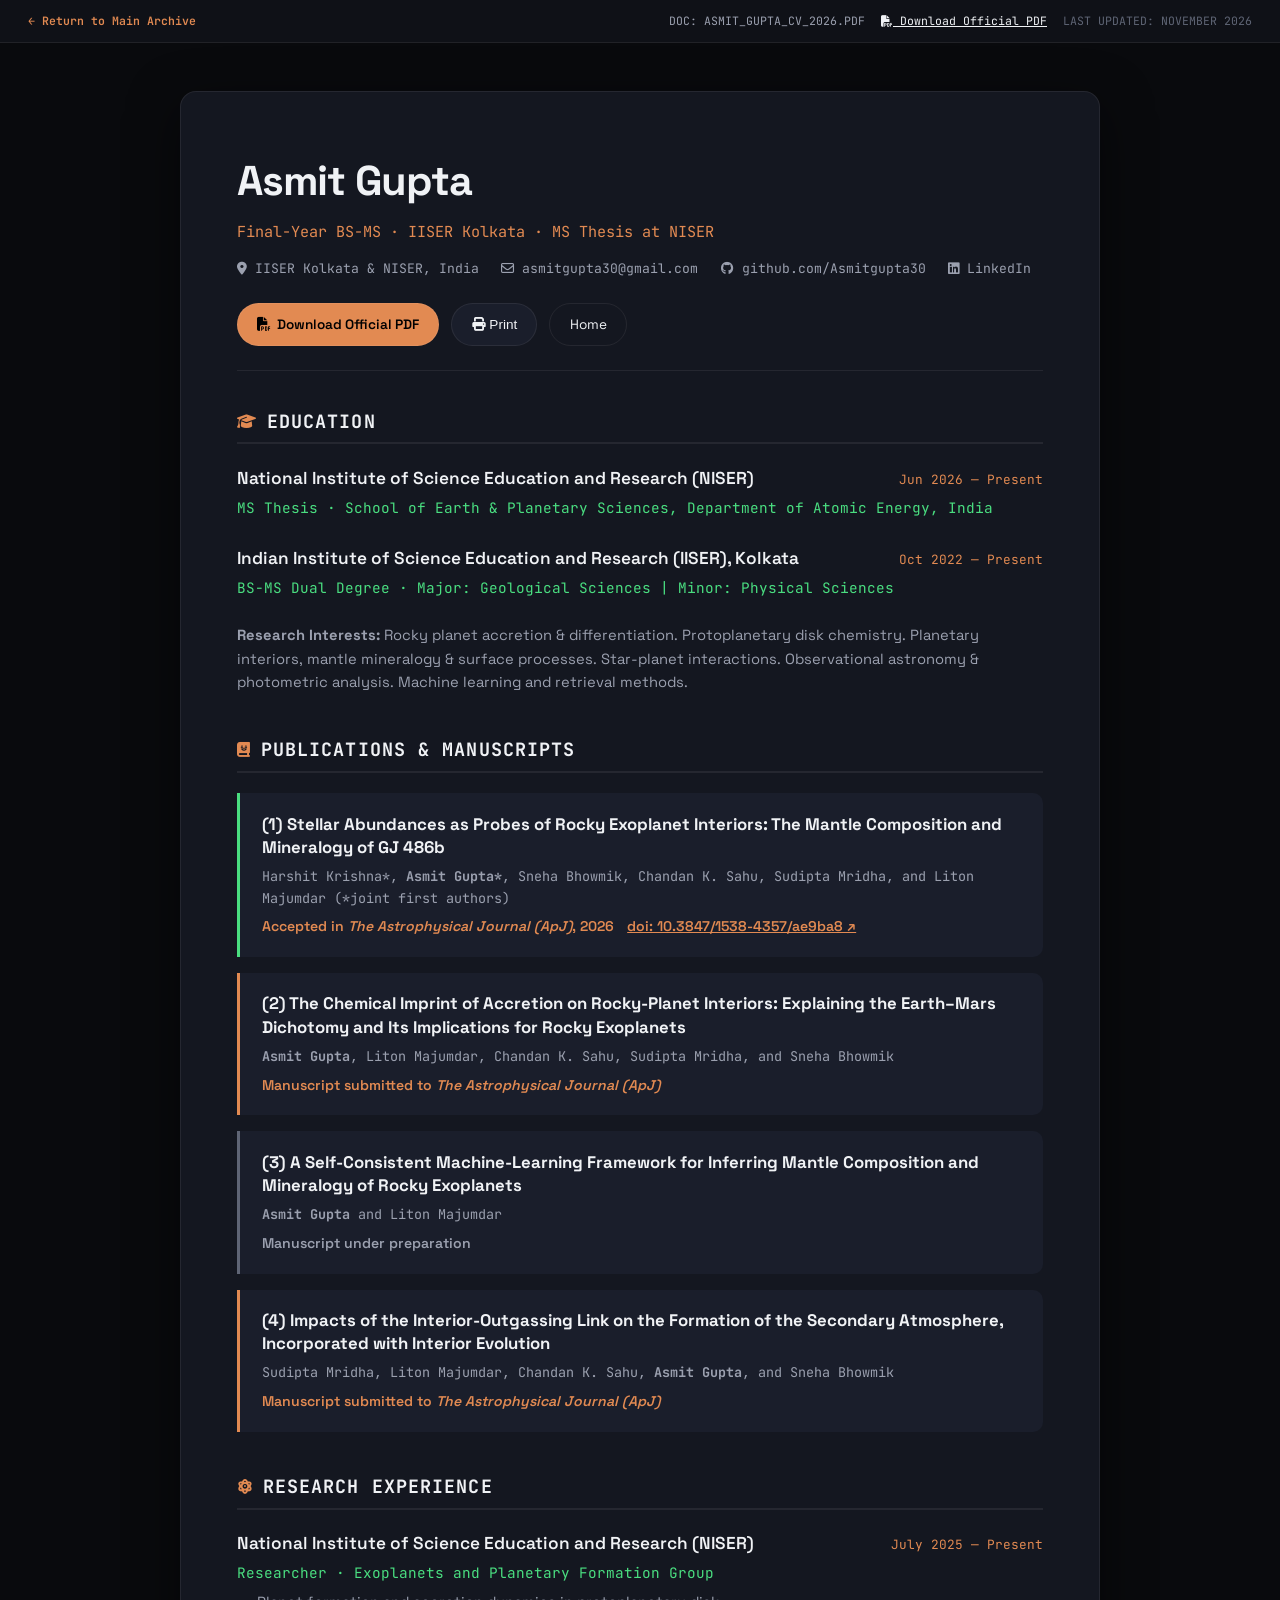
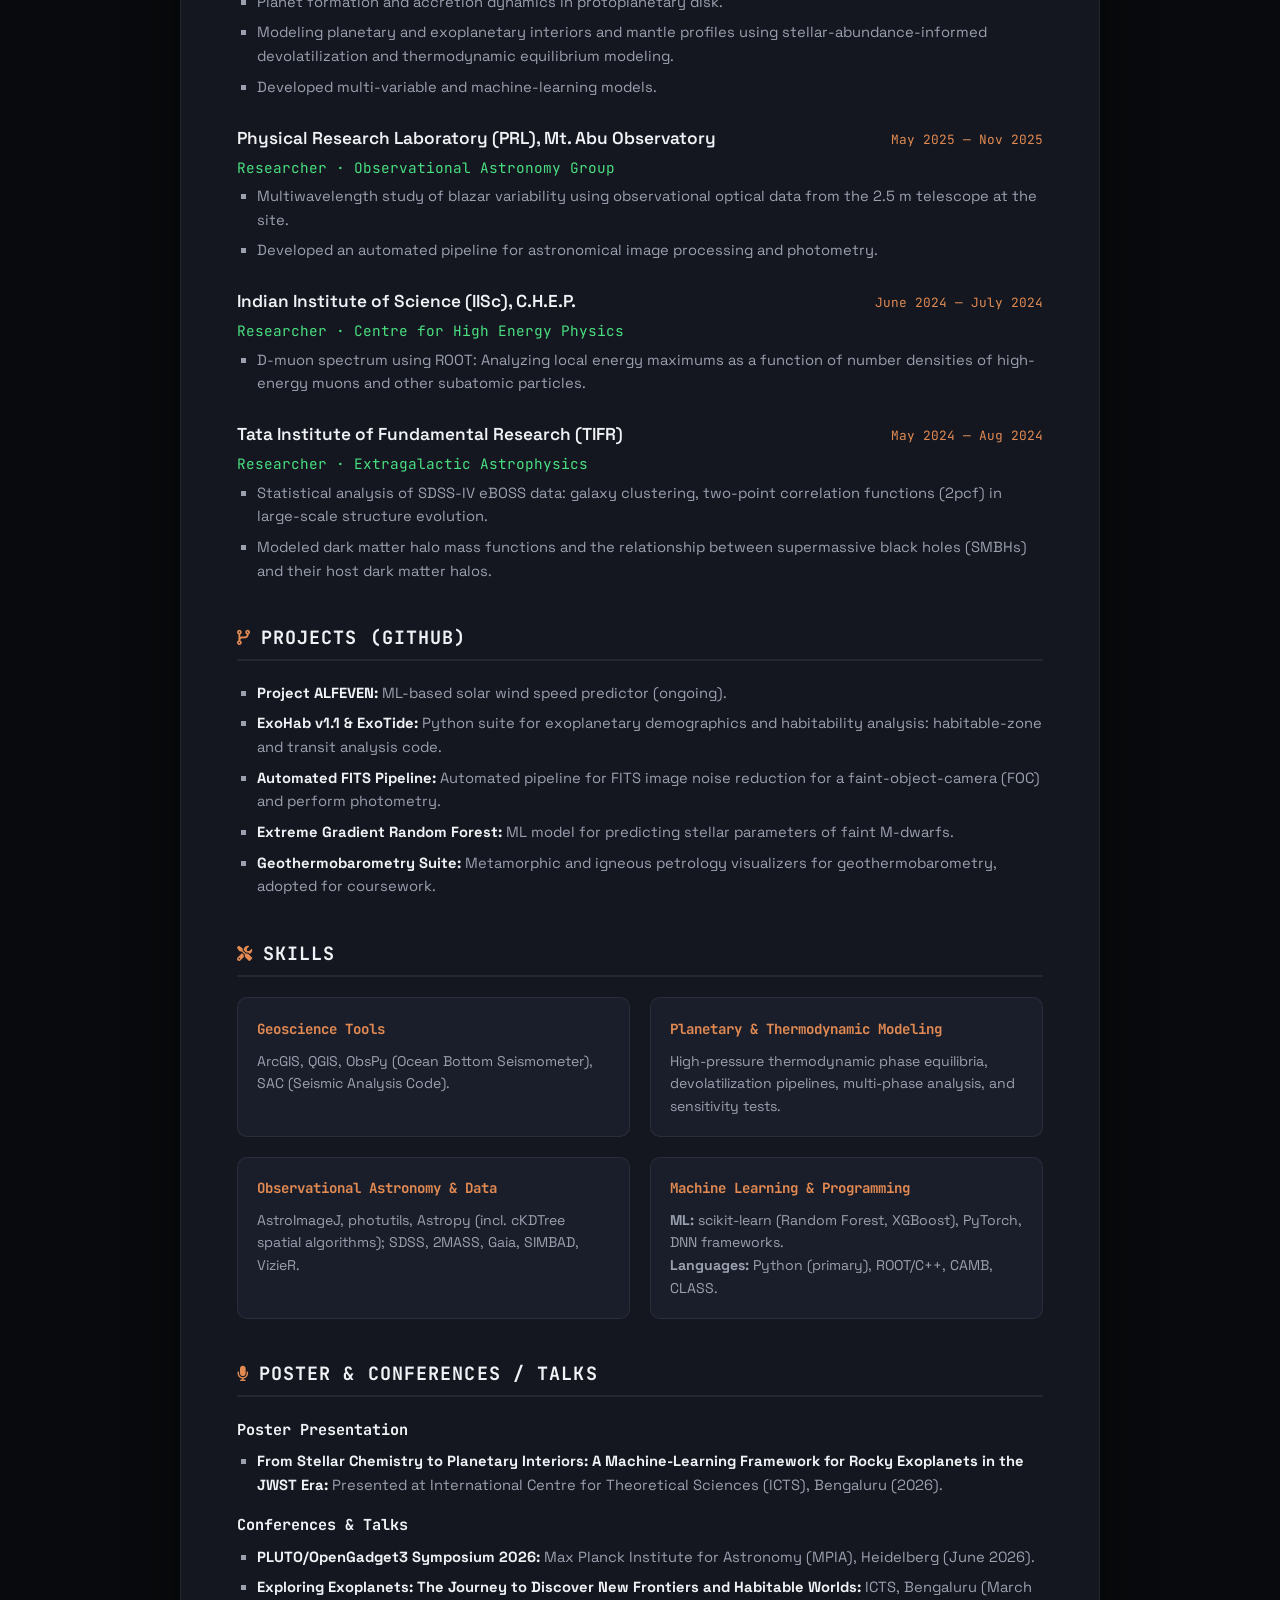
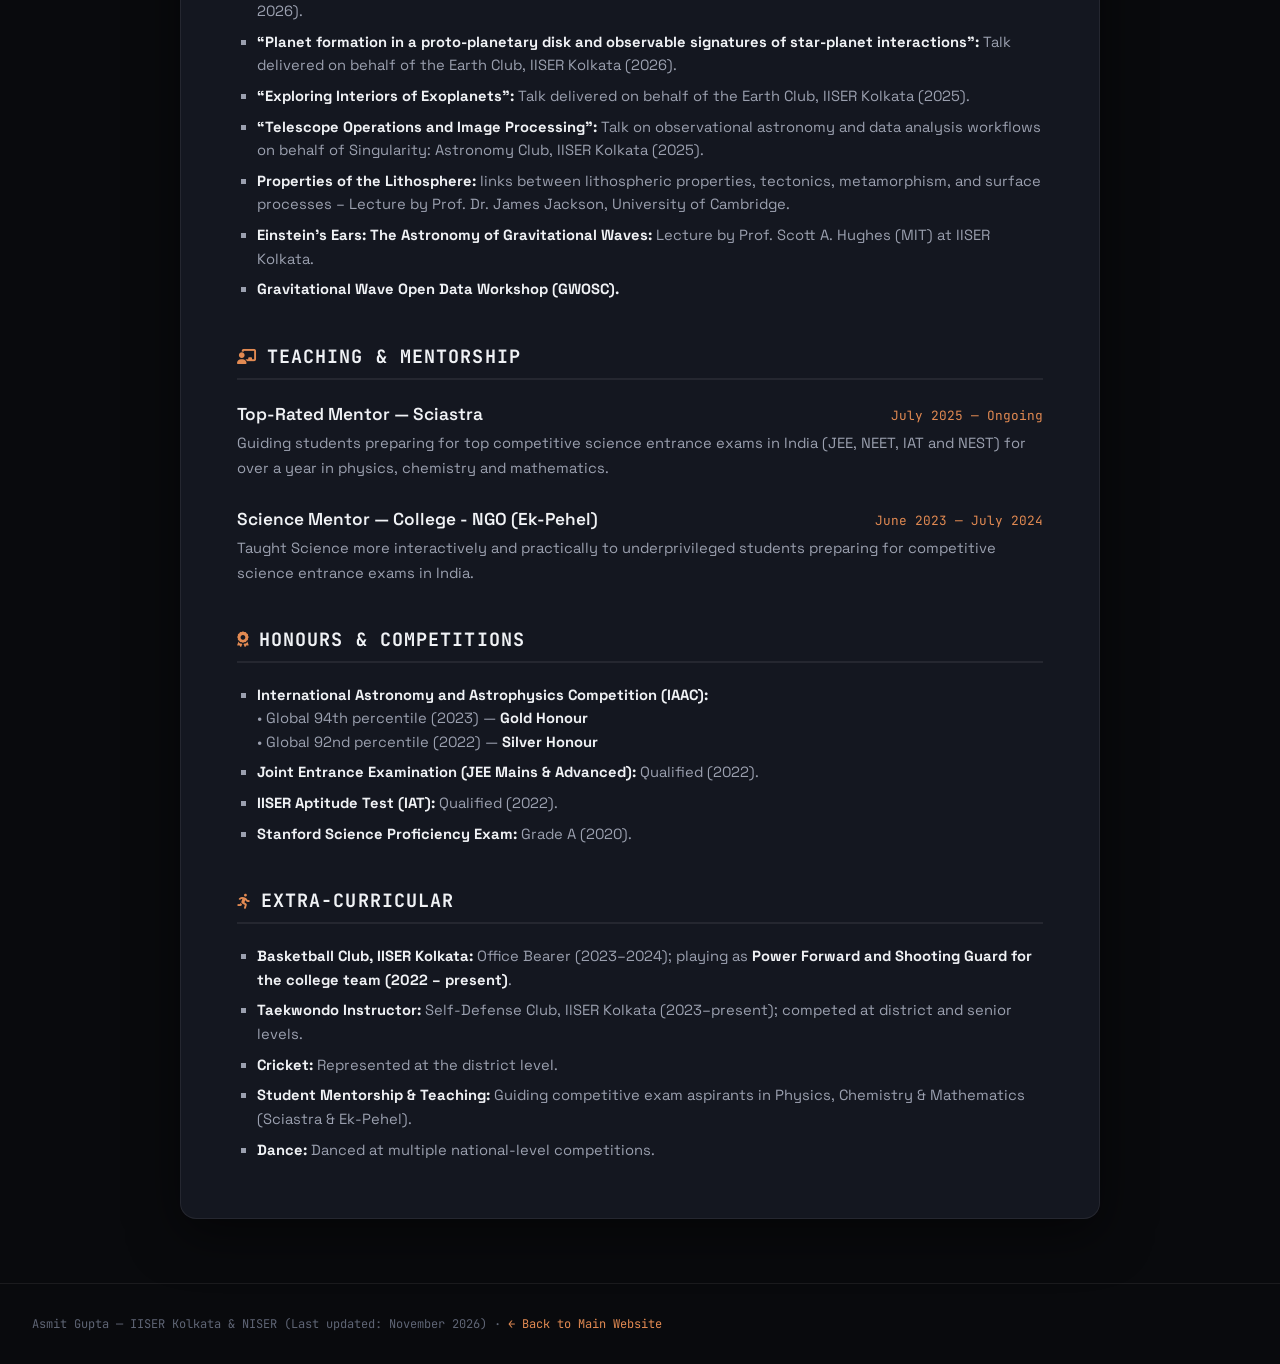
==== commit ede68d4a: "update: replace bassist with student mentorship and rename gallery to Observational Perspectives" ====
--- a/cv.html
+++ b/cv.html
@@ -541,7 +541,7 @@
           <li><strong>Basketball Club, IISER Kolkata:</strong> Office Bearer (2023–2024); playing as <strong>Power Forward and Shooting Guard for the college team (2022 – present)</strong>.</li>
           <li><strong>Taekwondo Instructor:</strong> Self-Defense Club, IISER Kolkata (2023–present); competed at district and senior levels.</li>
           <li><strong>Cricket:</strong> Represented at the district level.</li>
-          <li><strong>Music:</strong> Bassist, college rock band.</li>
+          <li><strong>Student Mentorship &amp; Teaching:</strong> Guiding competitive exam aspirants in Physics, Chemistry &amp; Mathematics (Sciastra &amp; Ek-Pehel).</li>
           <li><strong>Dance:</strong> Danced at multiple national-level competitions.</li>
         </ul>
       </section>
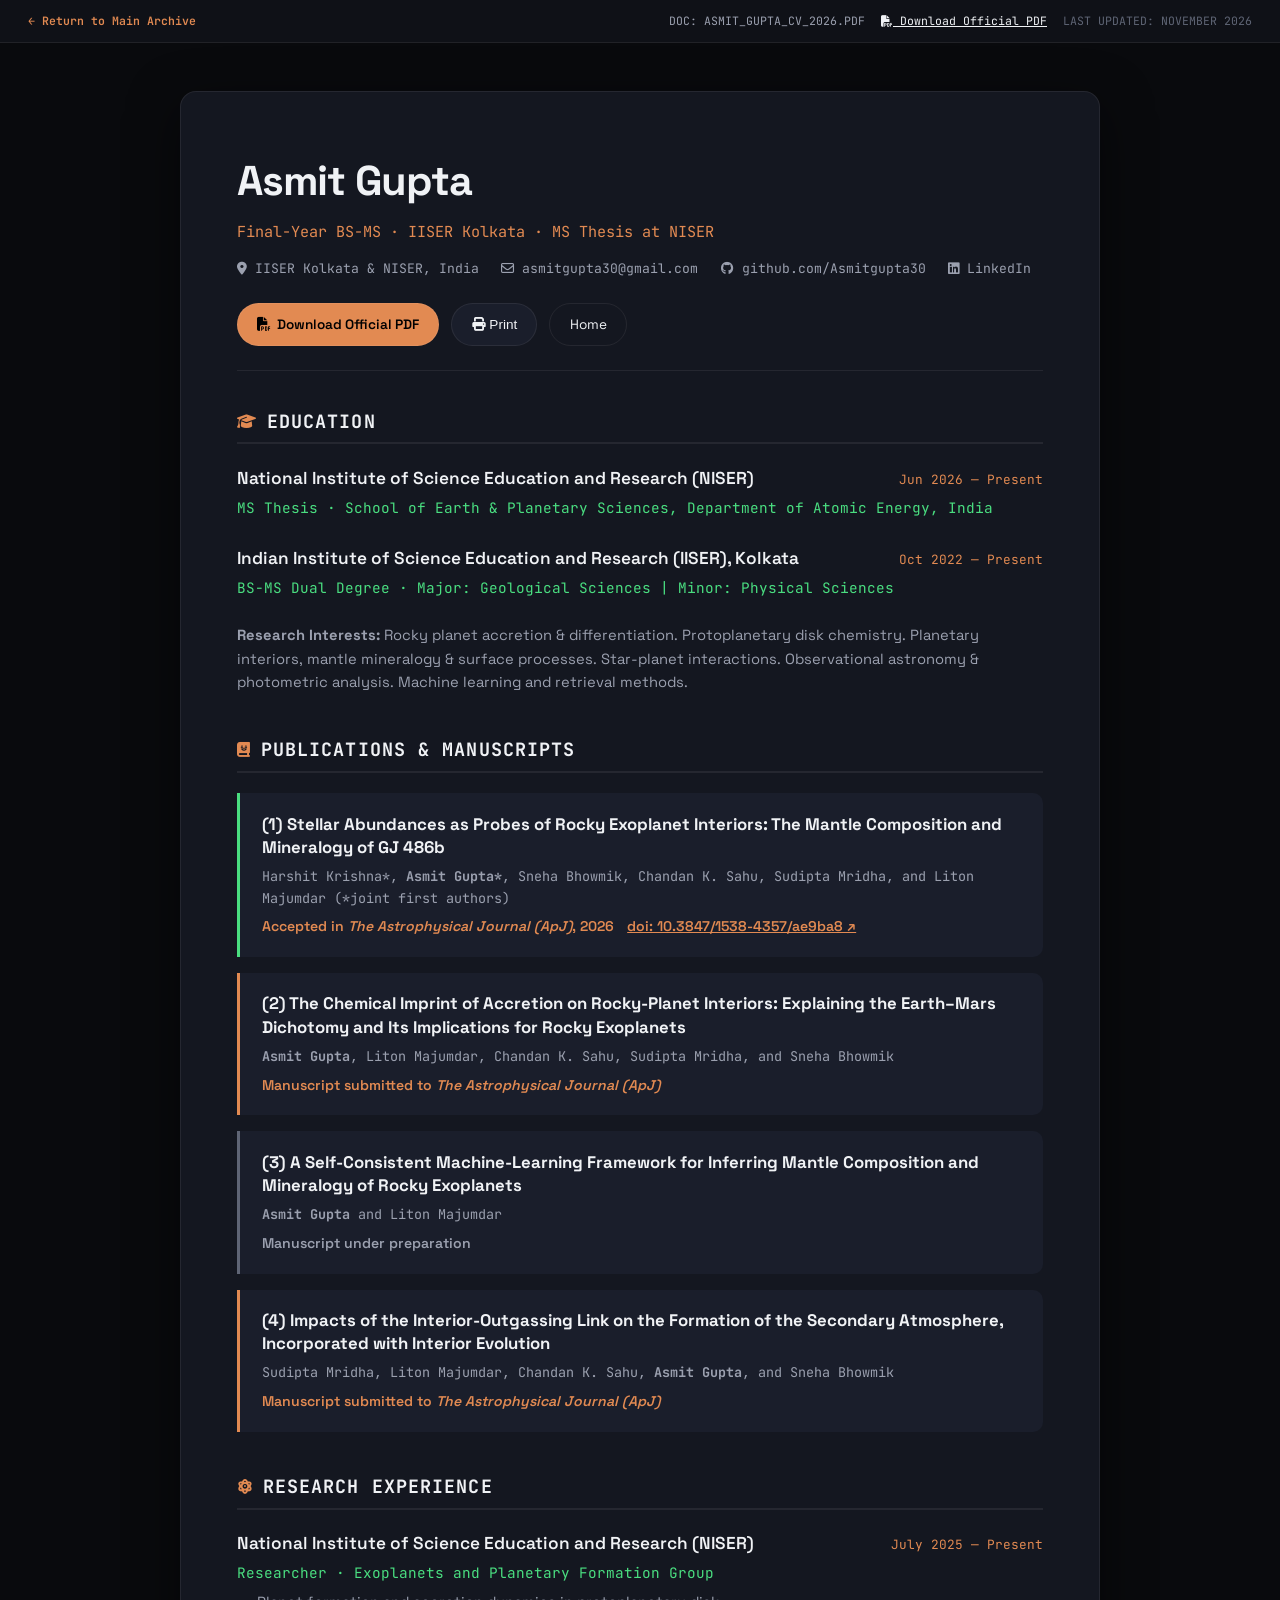
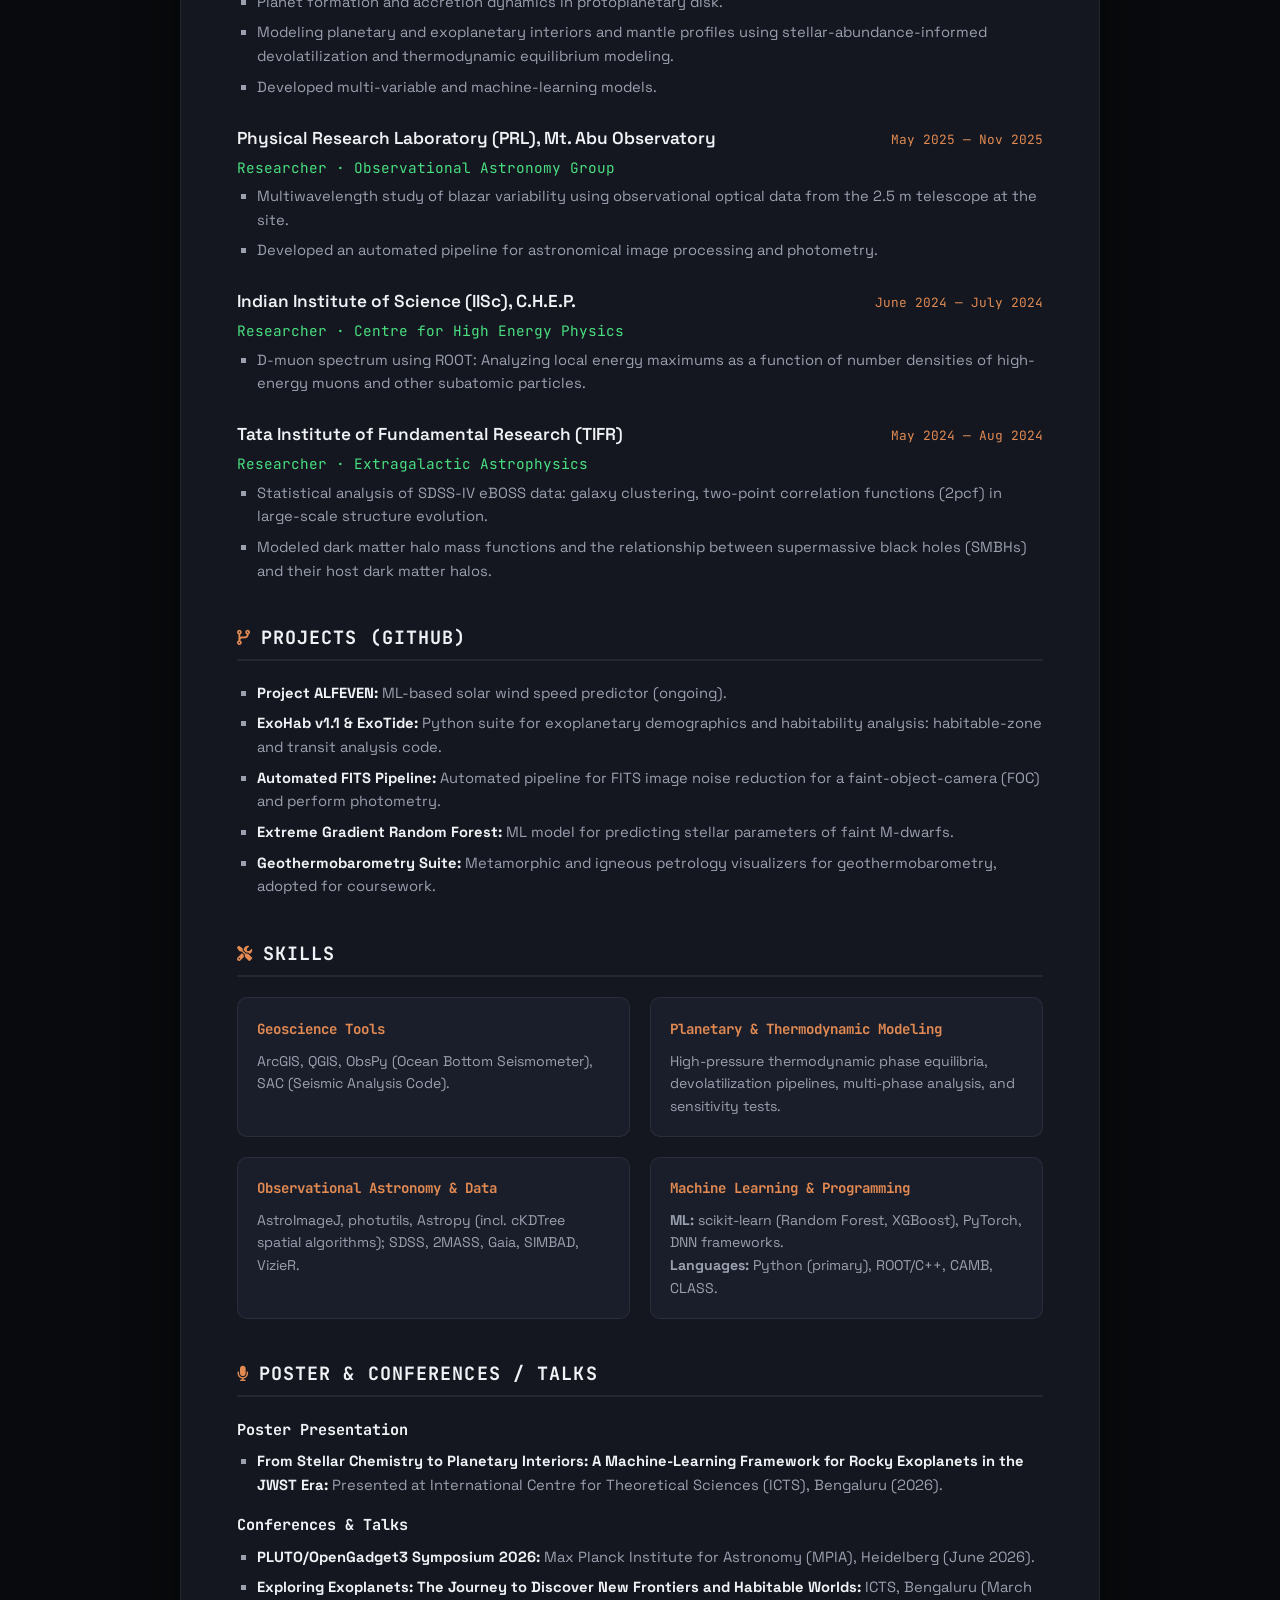
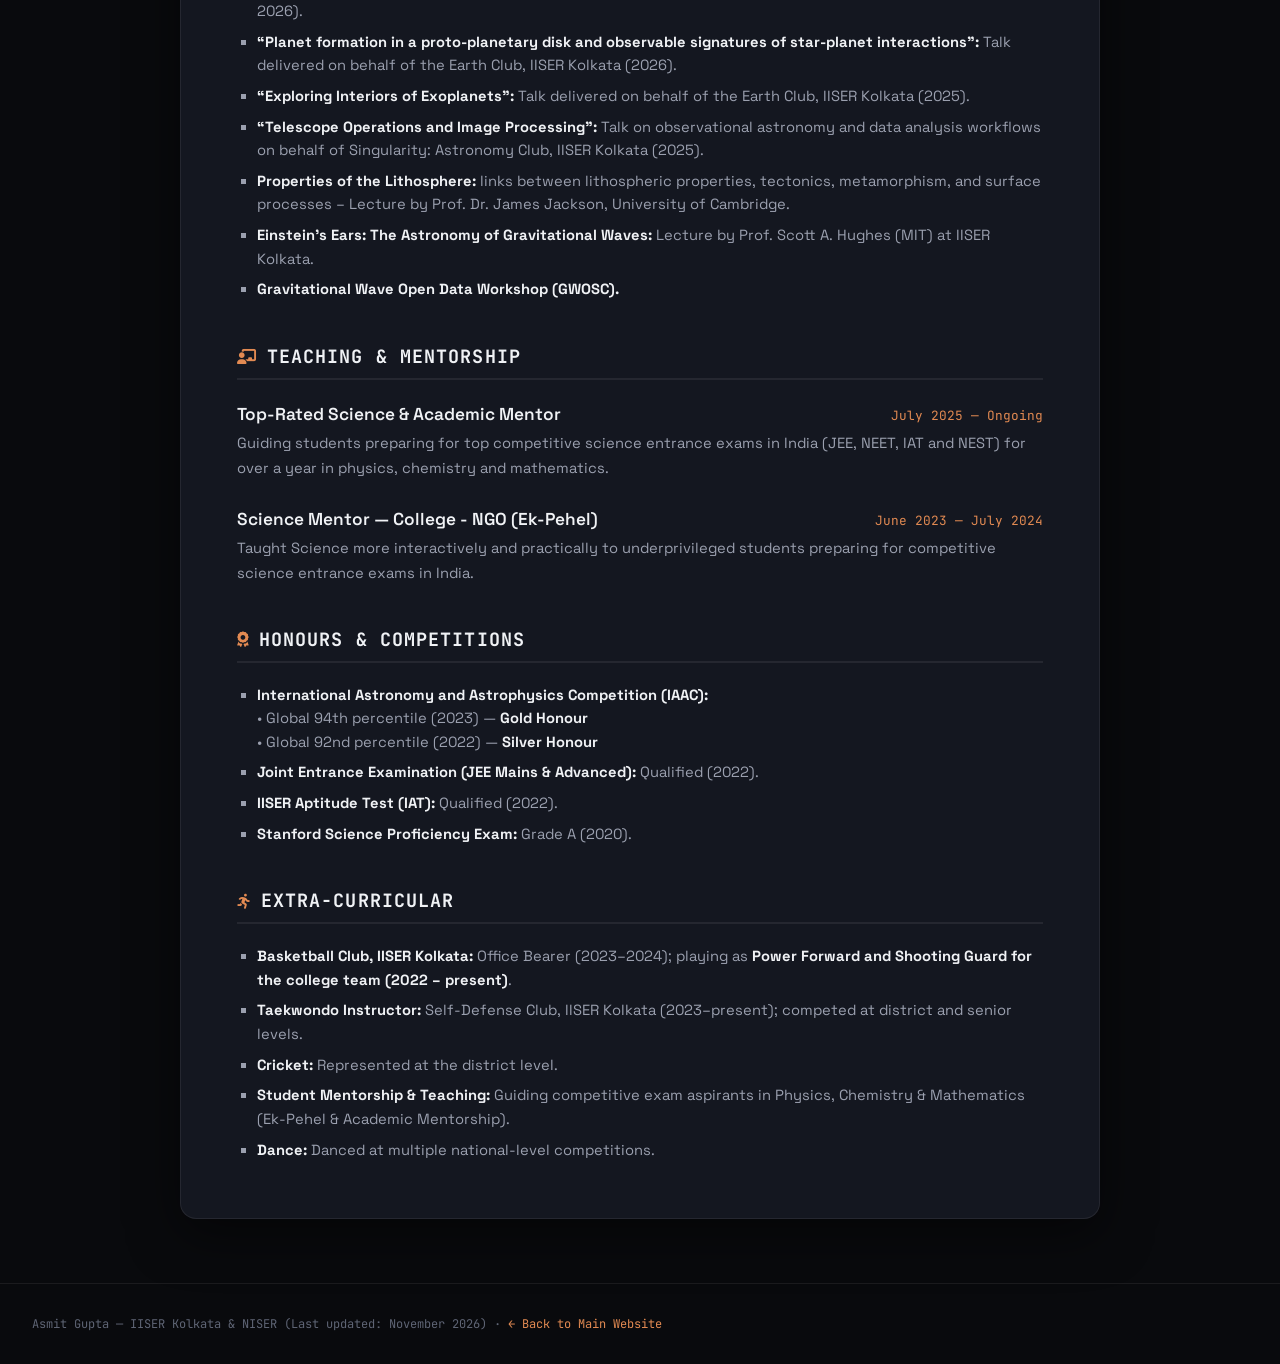
==== commit f65af852: "fix: adjust hero action alignment and remove Sciastra from teaching" ====
--- a/cv.html
+++ b/cv.html
@@ -501,7 +501,7 @@
         <h2 class="cv-section-title"><i class="fa-solid fa-chalkboard-user"></i> Teaching &amp; Mentorship</h2>
         <div class="cv-entry">
           <div class="cv-entry-head">
-            <span class="cv-entry-title">Top-Rated Mentor — Sciastra</span>
+            <span class="cv-entry-title">Top-Rated Science &amp; Academic Mentor</span>
             <span class="cv-entry-time">July 2025 — Ongoing</span>
           </div>
           <div class="cv-entry-desc">
@@ -541,7 +541,7 @@
           <li><strong>Basketball Club, IISER Kolkata:</strong> Office Bearer (2023–2024); playing as <strong>Power Forward and Shooting Guard for the college team (2022 – present)</strong>.</li>
           <li><strong>Taekwondo Instructor:</strong> Self-Defense Club, IISER Kolkata (2023–present); competed at district and senior levels.</li>
           <li><strong>Cricket:</strong> Represented at the district level.</li>
-          <li><strong>Student Mentorship &amp; Teaching:</strong> Guiding competitive exam aspirants in Physics, Chemistry &amp; Mathematics (Sciastra &amp; Ek-Pehel).</li>
+          <li><strong>Student Mentorship &amp; Teaching:</strong> Guiding competitive exam aspirants in Physics, Chemistry &amp; Mathematics (Ek-Pehel &amp; Academic Mentorship).</li>
           <li><strong>Dance:</strong> Danced at multiple national-level competitions.</li>
         </ul>
       </section>
--- a/assets/css/style.css
+++ b/assets/css/style.css
@@ -123,6 +123,7 @@
   display: flex;
   align-items: flex-end;
   overflow: hidden;
+  padding-top: 100px;
   padding-bottom: 8vh;
 }
 #field {
@@ -163,10 +164,12 @@
   position: absolute;
   z-index: 3;
   right: 28px;
-  bottom: calc(8vh + 6px);
+  bottom: 24px;
   font: 400 .62rem var(--mono);
   color: var(--muted);
   text-align: center;
+  pointer-events: none;
+  opacity: 0.8;
 }
 .scalebar i {
   display: block;
@@ -235,17 +238,17 @@
 }
 
 .hero-sub {
-  display: grid;
-  grid-template-columns: minmax(0, 1.2fr) minmax(0, 1fr);
-  gap: 40px;
-  align-items: end;
+  display: flex;
+  flex-direction: column;
+  align-items: flex-start;
+  gap: 20px;
   border-top: 1px solid var(--line);
   padding-top: 24px;
+  max-width: 58ch;
 }
 .hero-sub p {
   font-size: clamp(1rem, 1.45vw, 1.18rem);
   color: #cfd2dc;
-  max-width: 52ch;
   line-height: 1.6;
 }
 .hero-sub p .g { color: var(--sage); }
@@ -253,9 +256,10 @@
 
 .hero-actions {
   display: flex;
-  gap: 10px;
-  justify-content: flex-end;
-  flex-wrap: wrap;
+  gap: 12px;
+  justify-content: flex-start;
+  align-items: center;
+  margin-top: 4px;
 }
 .btn {
   display: inline-flex;
@@ -278,7 +282,7 @@
    ========================================================================== */
 section.block {
   padding: 120px 0 0;
-  scroll-margin-top: 40px;
+  scroll-margin-top: 80px;
   position: relative;
   z-index: 3;
 }
@@ -975,7 +979,8 @@
   .profile-editorial, .dossier-grid, .pipelines-grid, .rhythm-layout, .talks-grid {
     grid-template-columns: 1fr;
   }
-  .hero-sub { grid-template-columns: 1fr; gap: 24px; }
+  .scalebar { display: none; }
+  .hero-sub { gap: 18px; }
   .hero-actions { justify-content: flex-start; }
   .nav-links { display: none; }
   .nav-links.open {
@@ -990,8 +995,8 @@
     padding: 8px 28px 18px;
   }
   .nav-links.open a { display: block; padding: 12px 0; font-size: .85rem; }
-  .menu-btn { display: block; }
-  .nav-cv { display: none; }
+  .menu-btn { display: block; order: 3; }
+  .nav-cv { display: inline-flex; font-size: .68rem; padding: 6px 12px; order: 2; margin-left: auto; margin-right: 10px; }
 }
 
 @media(max-width: 640px) {
